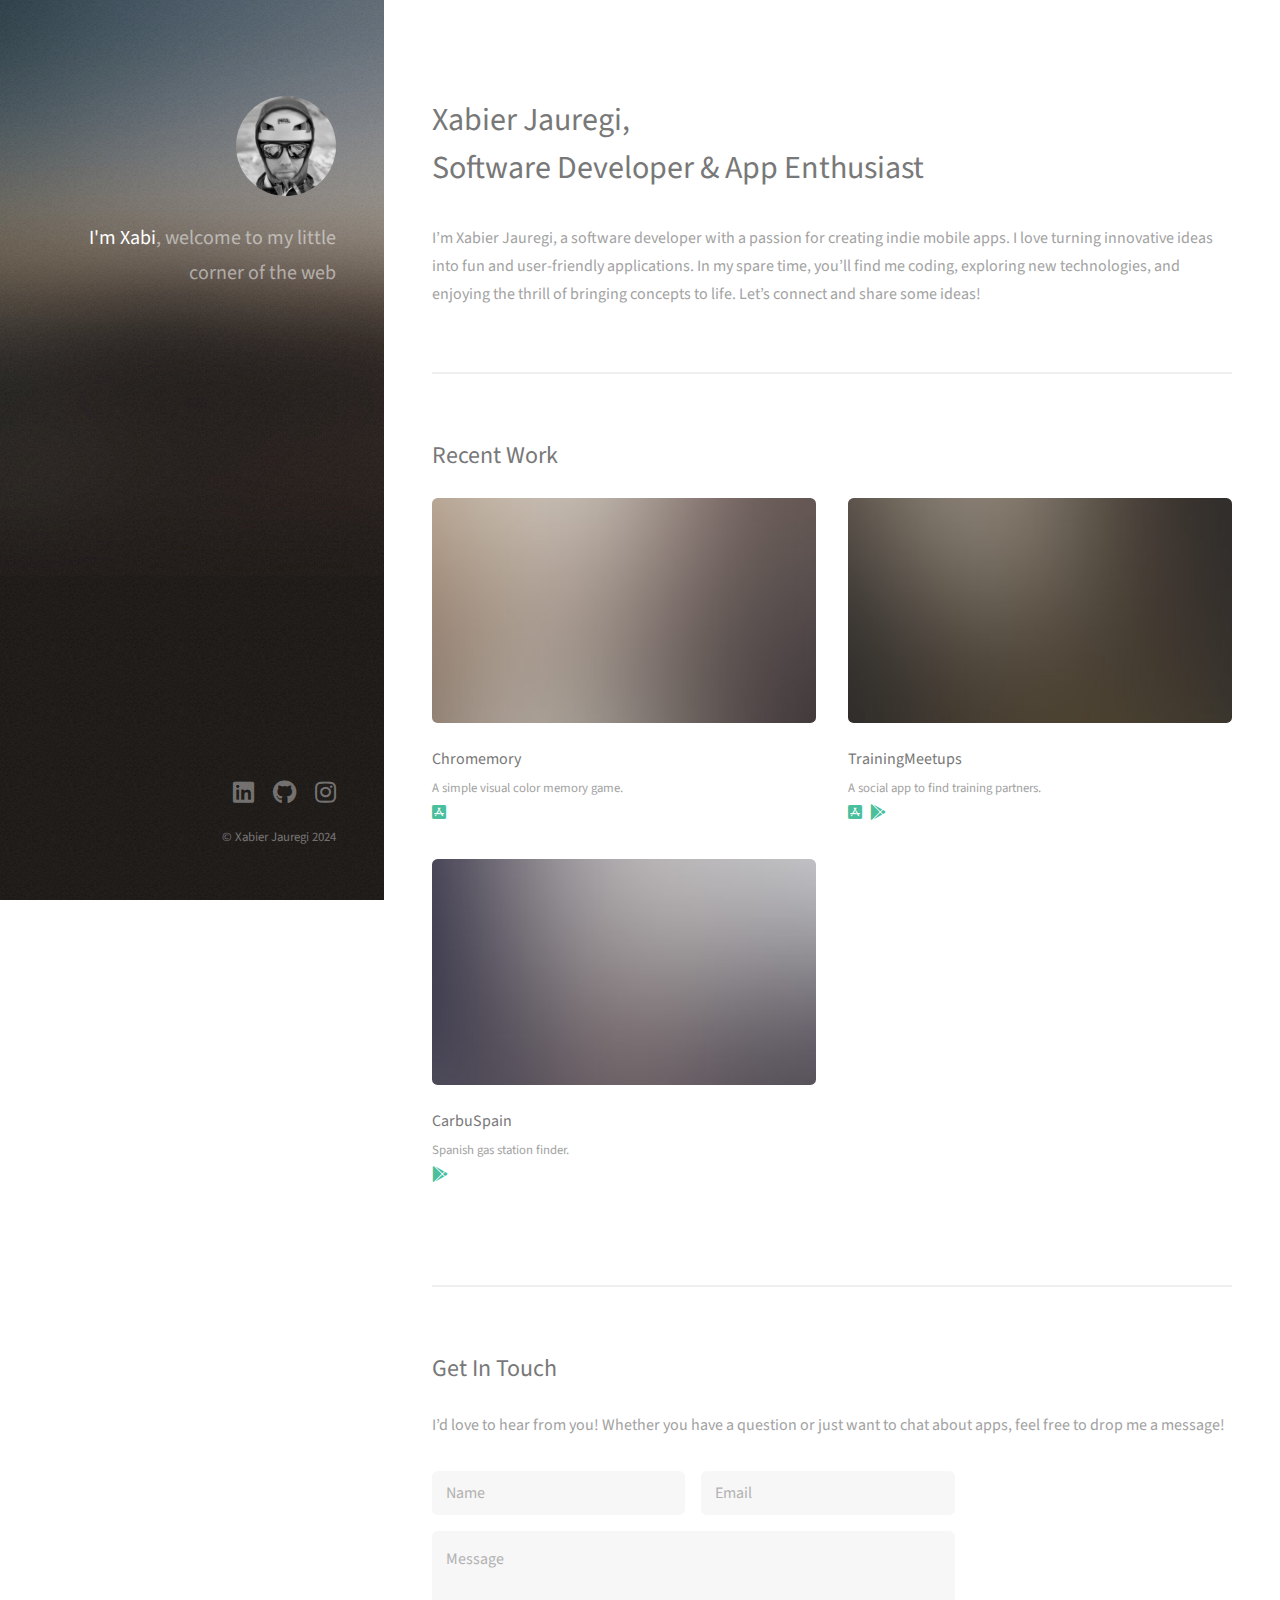
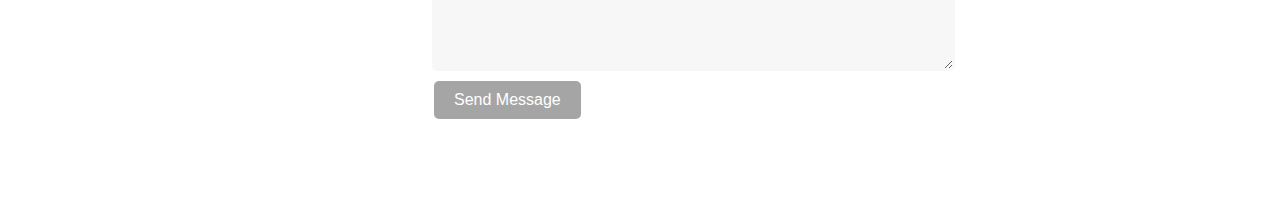
==== index.html @ 0250905b "update form" ====
<!DOCTYPE HTML>

<html>
	<head>
		<title>Xabier Jauregi</title>
		<meta charset="utf-8" />
		<meta name="viewport" content="width=device-width, initial-scale=1, user-scalable=no" />
		<link rel="stylesheet" href="assets/css/main.css" />
		<link rel="icon" type="image/x-icon" href="images/favicon.ico">
	</head>
	<body class="is-preload">

			<header id="header">
				<div class="inner">
					<a href="#" class="image avatar"><img src="images/avatar.jpg" alt="" /></a>
					<h1><strong>I'm Xabi</strong>, welcome to my little <br />
						corner of the web
				</div>
			</header>

			<div id="main">

					<section id="one">
						<header class="major">
							<h2>Xabier Jauregi, <br/> Software Developer & App Enthusiast</h2>
						</header>
						<p>I’m Xabier Jauregi, a software developer with a passion for creating indie mobile apps. I love turning innovative ideas into fun and user-friendly applications. In my spare time, you’ll find me coding, exploring new technologies, and enjoying the thrill of bringing concepts to life. Let’s connect and share some ideas!</p>
					</section>

					<section id="two">
						<h2>Recent Work</h2>
						<div class="row">
							<article class="col-6 col-12-xsmall work-item">
								<img class="image fit thumb" src="images/thumbs/01.jpg" alt="Chromemory" />
								<h3>Chromemory</h3>
								<p>A simple visual color memory game.</p>
								<a href="https://apps.apple.com/us/app/chromemory-game/id6736747883" target="_blank" class="icon brands fa-app-store-ios" style="margin-right: 5px;" ><span></span></a>
							</article>
							<article class="col-6 col-12-xsmall work-item">
								<img class="image fit thumb" src="images/thumbs/02.jpg" alt="TrainingMeetups" />
								<h3>TrainingMeetups</h3>
								<p>A social app to find training partners.</p>
								<a href="https://apps.apple.com/us/app/trainingmeetups/id6478928822" target="_blank" class="icon brands fa-app-store-ios" style="margin-right: 5px;" ><span></span></a>
								<a href="https://play.google.com/store/apps/details?id=com.xabierjauregi.trainingmeetups" target="_blank" class="icon brands fa-google-play"><span></span></a>
							</article>
							<article class="col-6 col-12-xsmall work-item">
								<img class="image fit thumb" src="images/thumbs/03.jpg" alt="CarbuSpain" />
								<h3>CarbuSpain </h3>
								<p>Spanish gas station finder.</p>
								<a href="https://play.google.com/store/apps/details?id=com.xjauregi.carbuspain" target="_blank" class="icon brands fa-google-play"><span></span></a>
							</article>
						</div>
					</section>

					<section id="three">
						<h2>Get In Touch</h2>
						<p>I’d love to hear from you! Whether you have a question or just want to chat about apps, feel free to drop me a message!</p>
						<div class="row">
							<div class="col-8 col-12-small">
								<form action="https://formsubmit.co/x.jauregi96@gmail.com" method="POST" target="_blank">
									<div class="row gtr-uniform gtr-50">
										<div class="col-6 col-12-xsmall"><input type="text" name="name" id="name" placeholder="Name" /></div>
										<div class="col-6 col-12-xsmall"><input type="email" name="email" id="email" placeholder="Email" /></div>
										<input type="hidden" name="_autoresponse" value="Thanks for your email! I’ll get back to you as soon as I can">
										<div class="col-12"><textarea name="message" id="message" placeholder="Message" rows="4"></textarea></div>
									</div>
									<button id="submit-button" type="submit" value="Send Message"> Send Message</button>
								</form>
							</div>
							
						</div>
					</section>


			</div>

			<footer id="footer">
				<div class="inner">
					<ul class="icons">
						<li><a href="https://www.linkedin.com/in/xabierjauregi/" target="_blank" class="icon brands fa-linkedin"><span class="label">LinkedIn</span></a></li>
						<li><a href="https://github.com/jaure96" target="_blank" class="icon brands fa-github"><span class="label">Github</span></a></li>
						<li><a href="https://www.instagram.com/jaure96/" target="_blank" class="icon brands fa-instagram"><span class="label">Instagram</span></a></li>
					</ul>
					<ul class="copyright">
						<li>&copy; Xabier Jauregi 2024</li>
					</ul>
				</div>
			</footer>

			<script src="assets/js/jquery.min.js"></script>
			<script src="assets/js/jquery.poptrox.min.js"></script>
			<script src="assets/js/browser.min.js"></script>
			<script src="assets/js/breakpoints.min.js"></script>
			<script src="assets/js/util.js"></script>
			<script src="assets/js/main.js"></script>

	</body>
</html>
---- assets/css/main.css ----
@import url("fontawesome-all.min.css");
@import url("https://fonts.googleapis.com/css?family=Source+Sans+Pro:400,400italic");

/*
	Strata by HTML5 UP
	html5up.net | @ajlkn
	Free for personal and commercial use under the CCA 3.0 license (html5up.net/license)
*/

html, body, div, span, applet, object,
iframe, h1, h2, h3, h4, h5, h6, p, blockquote,
pre, a, abbr, acronym, address, big, cite,
code, del, dfn, em, img, ins, kbd, q, s, samp,
small, strike, strong, sub, sup, tt, var, b,
u, i, center, dl, dt, dd, ol, ul, li, fieldset,
form, label, legend, table, caption, tbody,
tfoot, thead, tr, th, td, article, aside,
canvas, details, embed, figure, figcaption,
footer, header, hgroup, menu, nav, output, ruby,
section, summary, time, mark, audio, video {
	margin: 0;
	padding: 0;
	border: 0;
	font-size: 100%;
	font: inherit;
	vertical-align: baseline;}

article, aside, details, figcaption, figure,
footer, header, hgroup, menu, nav, section {
	display: block;}

body {
	line-height: 1;
}

ol, ul {
	list-style: none;
}

blockquote, q {
	quotes: none;
}

	blockquote:before, blockquote:after, q:before, q:after {
		content: '';
		content: none;
	}

table {
	border-collapse: collapse;
	border-spacing: 0;
}

body {
	-webkit-text-size-adjust: none;
}

mark {
	background-color: transparent;
	color: inherit;
}

input::-moz-focus-inner {
	border: 0;
	padding: 0;
}

input, select, textarea {
	-moz-appearance: none;
	-webkit-appearance: none;
	-ms-appearance: none;
	appearance: none;
}

/* Basic */

	html {
		box-sizing: border-box;
	}

	*, *:before, *:after {
		box-sizing: inherit;
	}

	body {
		background: #fff;
	}

		body.is-preload *, body.is-preload *:before, body.is-preload *:after {
			-moz-animation: none !important;
			-webkit-animation: none !important;
			-ms-animation: none !important;
			animation: none !important;
			-moz-transition: none !important;
			-webkit-transition: none !important;
			-ms-transition: none !important;
			transition: none !important;
		}

	body, input, select, textarea {
		color: #a2a2a2;
		font-family: "Source Sans Pro", Helvetica, sans-serif;
		font-size: 16pt;
		font-weight: 400;
		line-height: 1.75em;
	}

	a {
		-moz-transition: color 0.2s ease-in-out, border-color 0.2s ease-in-out;
		-webkit-transition: color 0.2s ease-in-out, border-color 0.2s ease-in-out;
		-ms-transition: color 0.2s ease-in-out, border-color 0.2s ease-in-out;
		transition: color 0.2s ease-in-out, border-color 0.2s ease-in-out;
		border-bottom: dotted 1px;
		color: #49bf9d;
		text-decoration: none;
	}

		a:hover {
			border-bottom-color: transparent;
			color: #49bf9d !important;
			text-decoration: none;
		}

	strong, b {
		color: #787878;
		font-weight: 400;
	}

	em, i {
		font-style: italic;
	}

	p {
		margin: 0 0 2em 0;
	}

	h1, h2, h3, h4, h5, h6 {
		color: #787878;
		font-weight: 400;
		line-height: 1em;
		margin: 0 0 1em 0;
	}

		h1 a, h2 a, h3 a, h4 a, h5 a, h6 a {
			color: inherit;
			text-decoration: none;
		}

	h1 {
		font-size: 2em;
		line-height: 1.5em;
	}

	h2 {
		font-size: 1.5em;
		line-height: 1.5em;
	}

	h3 {
		font-size: 1.25em;
		line-height: 1.5em;
	}

	h4 {
		font-size: 1.1em;
		line-height: 1.5em;
	}

	h5 {
		font-size: 0.9em;
		line-height: 1.5em;
	}

	h6 {
		font-size: 0.7em;
		line-height: 1.5em;
	}

	sub {
		font-size: 0.8em;
		position: relative;
		top: 0.5em;
	}

	sup {
		font-size: 0.8em;
		position: relative;
		top: -0.5em;
	}

	hr {
		border: 0;
		border-bottom: solid 2px #efefef;
		margin: 2em 0;
	}

		hr.major {
			margin: 3em 0;
		}

	blockquote {
		border-left: solid 6px #efefef;
		font-style: italic;
		margin: 0 0 2em 0;
		padding: 0.5em 0 0.5em 1.5em;
	}

	code {
		background: #f7f7f7;
		border-radius: 0.35em;
		border: solid 2px #efefef;
		font-family: "Courier New", monospace;
		font-size: 0.9em;
		margin: 0 0.25em;
		padding: 0.25em 0.65em;
	}

	pre {
		-webkit-overflow-scrolling: touch;
		font-family: "Courier New", monospace;
		font-size: 0.9em;
		margin: 0 0 2em 0;
	}

		pre code {
			display: block;
			line-height: 1.75em;
			padding: 1em 1.5em;
			overflow-x: auto;
		}

	.align-left {
		text-align: left;
	}

	.align-center {
		text-align: center;
	}

	.align-right {
		text-align: right;
	}

/* Container */

	.container {
		margin: 0 auto;
		max-width: calc(100% - 4em);
		width: 100%;
	}

		.container.xsmall {
			width: 25%;
		}

		.container.small {
			width: 50%;
		}

		.container.medium {
			width: 75%;
		}

		.container.large {
			width: 125%;
		}

		.container.xlarge {
			width: 150%;
		}

		.container.max {
			width: 100%;
		}

		@media screen and (max-width: 980px) {

			.container {
				width: 100% !important;
				max-width: 100% !important;
			}

		}

		@media screen and (max-width: 480px) {

			.container {
				max-width: calc(100% - 3em);
			}

		}

/* Row */

	.row {
		display: flex;
		flex-wrap: wrap;
		box-sizing: border-box;
		align-items: stretch;
	}

		.row > * {
			box-sizing: border-box;
		}

		.row.gtr-uniform > * > :last-child {
			margin-bottom: 0;
		}

		.row.aln-left {
			justify-content: flex-start;
		}

		.row.aln-center {
			justify-content: center;
		}

		.row.aln-right {
			justify-content: flex-end;
		}

		.row.aln-top {
			align-items: flex-start;
		}

		.row.aln-middle {
			align-items: center;
		}

		.row.aln-bottom {
			align-items: flex-end;
		}

		.row > .imp {
			order: -1;
		}

		.row > .col-1 {
			width: 8.33333%;
		}

		.row > .off-1 {
			margin-left: 8.33333%;
		}

		.row > .col-2 {
			width: 16.66667%;
		}

		.row > .off-2 {
			margin-left: 16.66667%;
		}

		.row > .col-3 {
			width: 25%;
		}

		.row > .off-3 {
			margin-left: 25%;
		}

		.row > .col-4 {
			width: 33.33333%;
		}

		.row > .off-4 {
			margin-left: 33.33333%;
		}

		.row > .col-5 {
			width: 41.66667%;
		}

		.row > .off-5 {
			margin-left: 41.66667%;
		}

		.row > .col-6 {
			width: 50%;
		}

		.row > .off-6 {
			margin-left: 50%;
		}

		.row > .col-7 {
			width: 58.33333%;
		}

		.row > .off-7 {
			margin-left: 58.33333%;
		}

		.row > .col-8 {
			width: 66.66667%;
		}

		.row > .off-8 {
			margin-left: 66.66667%;
		}

		.row > .col-9 {
			width: 75%;
		}

		.row > .off-9 {
			margin-left: 75%;
		}

		.row > .col-10 {
			width: 83.33333%;
		}

		.row > .off-10 {
			margin-left: 83.33333%;
		}

		.row > .col-11 {
			width: 91.66667%;
		}

		.row > .off-11 {
			margin-left: 91.66667%;
		}

		.row > .col-12 {
			width: 100%;
		}

		.row > .off-12 {
			margin-left: 100%;
		}

		.row.gtr-0 {
			margin-top: 0;
			margin-left: 0em;
		}

			.row.gtr-0 > * {
				padding: 0 0 0 0em;
			}

			.row.gtr-0.gtr-uniform {
				margin-top: 0em;
			}

				.row.gtr-0.gtr-uniform > * {
					padding-top: 0em;
				}

		.row.gtr-25 {
			margin-top: 0;
			margin-left: -0.625em;
		}

			.row.gtr-25 > * {
				padding: 0 0 0 0.625em;
			}

			.row.gtr-25.gtr-uniform {
				margin-top: -0.625em;
			}

				.row.gtr-25.gtr-uniform > * {
					padding-top: 0.625em;
				}

		.row.gtr-50 {
			margin-top: 0;
			margin-left: -1.25em;
		}

			.row.gtr-50 > * {
				padding: 0 0 0 1.25em;
			}

			.row.gtr-50.gtr-uniform {
				margin-top: -1.25em;
			}

				.row.gtr-50.gtr-uniform > * {
					padding-top: 1.25em;
				}

		.row {
			margin-top: 0;
			margin-left: -2.5em;
		}

			.row > * {
				padding: 0 0 0 2.5em;
			}

			.row.gtr-uniform {
				margin-top: -2.5em;
			}

				.row.gtr-uniform > * {
					padding-top: 2.5em;
				}

		.row.gtr-150 {
			margin-top: 0;
			margin-left: -3.75em;
		}

			.row.gtr-150 > * {
				padding: 0 0 0 3.75em;
			}

			.row.gtr-150.gtr-uniform {
				margin-top: -3.75em;
			}

				.row.gtr-150.gtr-uniform > * {
					padding-top: 3.75em;
				}

		.row.gtr-200 {
			margin-top: 0;
			margin-left: -5em;
		}

			.row.gtr-200 > * {
				padding: 0 0 0 5em;
			}

			.row.gtr-200.gtr-uniform {
				margin-top: -5em;
			}

				.row.gtr-200.gtr-uniform > * {
					padding-top: 5em;
				}

		@media screen and (max-width: 1800px) {

			.row {
				display: flex;
				flex-wrap: wrap;
				box-sizing: border-box;
				align-items: stretch;
			}

				.row > * {
					box-sizing: border-box;
				}

				.row.gtr-uniform > * > :last-child {
					margin-bottom: 0;
				}

				.row.aln-left {
					justify-content: flex-start;
				}

				.row.aln-center {
					justify-content: center;
				}

				.row.aln-right {
					justify-content: flex-end;
				}

				.row.aln-top {
					align-items: flex-start;
				}

				.row.aln-middle {
					align-items: center;
				}

				.row.aln-bottom {
					align-items: flex-end;
				}

				.row > .imp-xlarge {
					order: -1;
				}

				.row > .col-1-xlarge {
					width: 8.33333%;
				}

				.row > .off-1-xlarge {
					margin-left: 8.33333%;
				}

				.row > .col-2-xlarge {
					width: 16.66667%;
				}

				.row > .off-2-xlarge {
					margin-left: 16.66667%;
				}

				.row > .col-3-xlarge {
					width: 25%;
				}

				.row > .off-3-xlarge {
					margin-left: 25%;
				}

				.row > .col-4-xlarge {
					width: 33.33333%;
				}

				.row > .off-4-xlarge {
					margin-left: 33.33333%;
				}

				.row > .col-5-xlarge {
					width: 41.66667%;
				}

				.row > .off-5-xlarge {
					margin-left: 41.66667%;
				}

				.row > .col-6-xlarge {
					width: 50%;
				}

				.row > .off-6-xlarge {
					margin-left: 50%;
				}

				.row > .col-7-xlarge {
					width: 58.33333%;
				}

				.row > .off-7-xlarge {
					margin-left: 58.33333%;
				}

				.row > .col-8-xlarge {
					width: 66.66667%;
				}

				.row > .off-8-xlarge {
					margin-left: 66.66667%;
				}

				.row > .col-9-xlarge {
					width: 75%;
				}

				.row > .off-9-xlarge {
					margin-left: 75%;
				}

				.row > .col-10-xlarge {
					width: 83.33333%;
				}

				.row > .off-10-xlarge {
					margin-left: 83.33333%;
				}

				.row > .col-11-xlarge {
					width: 91.66667%;
				}

				.row > .off-11-xlarge {
					margin-left: 91.66667%;
				}

				.row > .col-12-xlarge {
					width: 100%;
				}

				.row > .off-12-xlarge {
					margin-left: 100%;
				}

				.row.gtr-0 {
					margin-top: 0;
					margin-left: 0em;
				}

					.row.gtr-0 > * {
						padding: 0 0 0 0em;
					}

					.row.gtr-0.gtr-uniform {
						margin-top: 0em;
					}

						.row.gtr-0.gtr-uniform > * {
							padding-top: 0em;
						}

				.row.gtr-25 {
					margin-top: 0;
					margin-left: -0.625em;
				}

					.row.gtr-25 > * {
						padding: 0 0 0 0.625em;
					}

					.row.gtr-25.gtr-uniform {
						margin-top: -0.625em;
					}

						.row.gtr-25.gtr-uniform > * {
							padding-top: 0.625em;
						}

				.row.gtr-50 {
					margin-top: 0;
					margin-left: -1.25em;
				}

					.row.gtr-50 > * {
						padding: 0 0 0 1.25em;
					}

					.row.gtr-50.gtr-uniform {
						margin-top: -1.25em;
					}

						.row.gtr-50.gtr-uniform > * {
							padding-top: 1.25em;
						}

				.row {
					margin-top: 0;
					margin-left: -2.5em;
				}

					.row > * {
						padding: 0 0 0 2.5em;
					}

					.row.gtr-uniform {
						margin-top: -2.5em;
					}

						.row.gtr-uniform > * {
							padding-top: 2.5em;
						}

				.row.gtr-150 {
					margin-top: 0;
					margin-left: -3.75em;
				}

					.row.gtr-150 > * {
						padding: 0 0 0 3.75em;
					}

					.row.gtr-150.gtr-uniform {
						margin-top: -3.75em;
					}

						.row.gtr-150.gtr-uniform > * {
							padding-top: 3.75em;
						}

				.row.gtr-200 {
					margin-top: 0;
					margin-left: -5em;
				}

					.row.gtr-200 > * {
						padding: 0 0 0 5em;
					}

					.row.gtr-200.gtr-uniform {
						margin-top: -5em;
					}

						.row.gtr-200.gtr-uniform > * {
							padding-top: 5em;
						}

		}

		@media screen and (max-width: 1280px) {

			.row {
				display: flex;
				flex-wrap: wrap;
				box-sizing: border-box;
				align-items: stretch;
			}

				.row > * {
					box-sizing: border-box;
				}

				.row.gtr-uniform > * > :last-child {
					margin-bottom: 0;
				}

				.row.aln-left {
					justify-content: flex-start;
				}

				.row.aln-center {
					justify-content: center;
				}

				.row.aln-right {
					justify-content: flex-end;
				}

				.row.aln-top {
					align-items: flex-start;
				}

				.row.aln-middle {
					align-items: center;
				}

				.row.aln-bottom {
					align-items: flex-end;
				}

				.row > .imp-large {
					order: -1;
				}

				.row > .col-1-large {
					width: 8.33333%;
				}

				.row > .off-1-large {
					margin-left: 8.33333%;
				}

				.row > .col-2-large {
					width: 16.66667%;
				}

				.row > .off-2-large {
					margin-left: 16.66667%;
				}

				.row > .col-3-large {
					width: 25%;
				}

				.row > .off-3-large {
					margin-left: 25%;
				}

				.row > .col-4-large {
					width: 33.33333%;
				}

				.row > .off-4-large {
					margin-left: 33.33333%;
				}

				.row > .col-5-large {
					width: 41.66667%;
				}

				.row > .off-5-large {
					margin-left: 41.66667%;
				}

				.row > .col-6-large {
					width: 50%;
				}

				.row > .off-6-large {
					margin-left: 50%;
				}

				.row > .col-7-large {
					width: 58.33333%;
				}

				.row > .off-7-large {
					margin-left: 58.33333%;
				}

				.row > .col-8-large {
					width: 66.66667%;
				}

				.row > .off-8-large {
					margin-left: 66.66667%;
				}

				.row > .col-9-large {
					width: 75%;
				}

				.row > .off-9-large {
					margin-left: 75%;
				}

				.row > .col-10-large {
					width: 83.33333%;
				}

				.row > .off-10-large {
					margin-left: 83.33333%;
				}

				.row > .col-11-large {
					width: 91.66667%;
				}

				.row > .off-11-large {
					margin-left: 91.66667%;
				}

				.row > .col-12-large {
					width: 100%;
				}

				.row > .off-12-large {
					margin-left: 100%;
				}

				.row.gtr-0 {
					margin-top: 0;
					margin-left: 0em;
				}

					.row.gtr-0 > * {
						padding: 0 0 0 0em;
					}

					.row.gtr-0.gtr-uniform {
						margin-top: 0em;
					}

						.row.gtr-0.gtr-uniform > * {
							padding-top: 0em;
						}

				.row.gtr-25 {
					margin-top: 0;
					margin-left: -0.5em;
				}

					.row.gtr-25 > * {
						padding: 0 0 0 0.5em;
					}

					.row.gtr-25.gtr-uniform {
						margin-top: -0.5em;
					}

						.row.gtr-25.gtr-uniform > * {
							padding-top: 0.5em;
						}

				.row.gtr-50 {
					margin-top: 0;
					margin-left: -1em;
				}

					.row.gtr-50 > * {
						padding: 0 0 0 1em;
					}

					.row.gtr-50.gtr-uniform {
						margin-top: -1em;
					}

						.row.gtr-50.gtr-uniform > * {
							padding-top: 1em;
						}

				.row {
					margin-top: 0;
					margin-left: -2em;
				}

					.row > * {
						padding: 0 0 0 2em;
					}

					.row.gtr-uniform {
						margin-top: -2em;
					}

						.row.gtr-uniform > * {
							padding-top: 2em;
						}

				.row.gtr-150 {
					margin-top: 0;
					margin-left: -3em;
				}

					.row.gtr-150 > * {
						padding: 0 0 0 3em;
					}

					.row.gtr-150.gtr-uniform {
						margin-top: -3em;
					}

						.row.gtr-150.gtr-uniform > * {
							padding-top: 3em;
						}

				.row.gtr-200 {
					margin-top: 0;
					margin-left: -4em;
				}

					.row.gtr-200 > * {
						padding: 0 0 0 4em;
					}

					.row.gtr-200.gtr-uniform {
						margin-top: -4em;
					}

						.row.gtr-200.gtr-uniform > * {
							padding-top: 4em;
						}

		}

		@media screen and (max-width: 980px) {

			.row {
				display: flex;
				flex-wrap: wrap;
				box-sizing: border-box;
				align-items: stretch;
			}

				.row > * {
					box-sizing: border-box;
				}

				.row.gtr-uniform > * > :last-child {
					margin-bottom: 0;
				}

				.row.aln-left {
					justify-content: flex-start;
				}

				.row.aln-center {
					justify-content: center;
				}

				.row.aln-right {
					justify-content: flex-end;
				}

				.row.aln-top {
					align-items: flex-start;
				}

				.row.aln-middle {
					align-items: center;
				}

				.row.aln-bottom {
					align-items: flex-end;
				}

				.row > .imp-medium {
					order: -1;
				}

				.row > .col-1-medium {
					width: 8.33333%;
				}

				.row > .off-1-medium {
					margin-left: 8.33333%;
				}

				.row > .col-2-medium {
					width: 16.66667%;
				}

				.row > .off-2-medium {
					margin-left: 16.66667%;
				}

				.row > .col-3-medium {
					width: 25%;
				}

				.row > .off-3-medium {
					margin-left: 25%;
				}

				.row > .col-4-medium {
					width: 33.33333%;
				}

				.row > .off-4-medium {
					margin-left: 33.33333%;
				}

				.row > .col-5-medium {
					width: 41.66667%;
				}

				.row > .off-5-medium {
					margin-left: 41.66667%;
				}

				.row > .col-6-medium {
					width: 50%;
				}

				.row > .off-6-medium {
					margin-left: 50%;
				}

				.row > .col-7-medium {
					width: 58.33333%;
				}

				.row > .off-7-medium {
					margin-left: 58.33333%;
				}

				.row > .col-8-medium {
					width: 66.66667%;
				}

				.row > .off-8-medium {
					margin-left: 66.66667%;
				}

				.row > .col-9-medium {
					width: 75%;
				}

				.row > .off-9-medium {
					margin-left: 75%;
				}

				.row > .col-10-medium {
					width: 83.33333%;
				}

				.row > .off-10-medium {
					margin-left: 83.33333%;
				}

				.row > .col-11-medium {
					width: 91.66667%;
				}

				.row > .off-11-medium {
					margin-left: 91.66667%;
				}

				.row > .col-12-medium {
					width: 100%;
				}

				.row > .off-12-medium {
					margin-left: 100%;
				}

				.row.gtr-0 {
					margin-top: 0;
					margin-left: 0em;
				}

					.row.gtr-0 > * {
						padding: 0 0 0 0em;
					}

					.row.gtr-0.gtr-uniform {
						margin-top: 0em;
					}

						.row.gtr-0.gtr-uniform > * {
							padding-top: 0em;
						}

				.row.gtr-25 {
					margin-top: 0;
					margin-left: -0.5em;
				}

					.row.gtr-25 > * {
						padding: 0 0 0 0.5em;
					}

					.row.gtr-25.gtr-uniform {
						margin-top: -0.5em;
					}

						.row.gtr-25.gtr-uniform > * {
							padding-top: 0.5em;
						}

				.row.gtr-50 {
					margin-top: 0;
					margin-left: -1em;
				}

					.row.gtr-50 > * {
						padding: 0 0 0 1em;
					}

					.row.gtr-50.gtr-uniform {
						margin-top: -1em;
					}

						.row.gtr-50.gtr-uniform > * {
							padding-top: 1em;
						}

				.row {
					margin-top: 0;
					margin-left: -2em;
				}

					.row > * {
						padding: 0 0 0 2em;
					}

					.row.gtr-uniform {
						margin-top: -2em;
					}

						.row.gtr-uniform > * {
							padding-top: 2em;
						}

				.row.gtr-150 {
					margin-top: 0;
					margin-left: -3em;
				}

					.row.gtr-150 > * {
						padding: 0 0 0 3em;
					}

					.row.gtr-150.gtr-uniform {
						margin-top: -3em;
					}

						.row.gtr-150.gtr-uniform > * {
							padding-top: 3em;
						}

				.row.gtr-200 {
					margin-top: 0;
					margin-left: -4em;
				}

					.row.gtr-200 > * {
						padding: 0 0 0 4em;
					}

					.row.gtr-200.gtr-uniform {
						margin-top: -4em;
					}

						.row.gtr-200.gtr-uniform > * {
							padding-top: 4em;
						}

		}

		@media screen and (max-width: 736px) {

			.row {
				display: flex;
				flex-wrap: wrap;
				box-sizing: border-box;
				align-items: stretch;
			}

				.row > * {
					box-sizing: border-box;
				}

				.row.gtr-uniform > * > :last-child {
					margin-bottom: 0;
				}

				.row.aln-left {
					justify-content: flex-start;
				}

				.row.aln-center {
					justify-content: center;
				}

				.row.aln-right {
					justify-content: flex-end;
				}

				.row.aln-top {
					align-items: flex-start;
				}

				.row.aln-middle {
					align-items: center;
				}

				.row.aln-bottom {
					align-items: flex-end;
				}

				.row > .imp-small {
					order: -1;
				}

				.row > .col-1-small {
					width: 8.33333%;
				}

				.row > .off-1-small {
					margin-left: 8.33333%;
				}

				.row > .col-2-small {
					width: 16.66667%;
				}

				.row > .off-2-small {
					margin-left: 16.66667%;
				}

				.row > .col-3-small {
					width: 25%;
				}

				.row > .off-3-small {
					margin-left: 25%;
				}

				.row > .col-4-small {
					width: 33.33333%;
				}

				.row > .off-4-small {
					margin-left: 33.33333%;
				}

				.row > .col-5-small {
					width: 41.66667%;
				}

				.row > .off-5-small {
					margin-left: 41.66667%;
				}

				.row > .col-6-small {
					width: 50%;
				}

				.row > .off-6-small {
					margin-left: 50%;
				}

				.row > .col-7-small {
					width: 58.33333%;
				}

				.row > .off-7-small {
					margin-left: 58.33333%;
				}

				.row > .col-8-small {
					width: 66.66667%;
				}

				.row > .off-8-small {
					margin-left: 66.66667%;
				}

				.row > .col-9-small {
					width: 75%;
				}

				.row > .off-9-small {
					margin-left: 75%;
				}

				.row > .col-10-small {
					width: 83.33333%;
				}

				.row > .off-10-small {
					margin-left: 83.33333%;
				}

				.row > .col-11-small {
					width: 91.66667%;
				}

				.row > .off-11-small {
					margin-left: 91.66667%;
				}

				.row > .col-12-small {
					width: 100%;
				}

				.row > .off-12-small {
					margin-left: 100%;
				}

				.row.gtr-0 {
					margin-top: 0;
					margin-left: 0em;
				}

					.row.gtr-0 > * {
						padding: 0 0 0 0em;
					}

					.row.gtr-0.gtr-uniform {
						margin-top: 0em;
					}

						.row.gtr-0.gtr-uniform > * {
							padding-top: 0em;
						}

				.row.gtr-25 {
					margin-top: 0;
					margin-left: -0.375em;
				}

					.row.gtr-25 > * {
						padding: 0 0 0 0.375em;
					}

					.row.gtr-25.gtr-uniform {
						margin-top: -0.375em;
					}

						.row.gtr-25.gtr-uniform > * {
							padding-top: 0.375em;
						}

				.row.gtr-50 {
					margin-top: 0;
					margin-left: -0.75em;
				}

					.row.gtr-50 > * {
						padding: 0 0 0 0.75em;
					}

					.row.gtr-50.gtr-uniform {
						margin-top: -0.75em;
					}

						.row.gtr-50.gtr-uniform > * {
							padding-top: 0.75em;
						}

				.row {
					margin-top: 0;
					margin-left: -1.5em;
				}

					.row > * {
						padding: 0 0 0 1.5em;
					}

					.row.gtr-uniform {
						margin-top: -1.5em;
					}

						.row.gtr-uniform > * {
							padding-top: 1.5em;
						}

				.row.gtr-150 {
					margin-top: 0;
					margin-left: -2.25em;
				}

					.row.gtr-150 > * {
						padding: 0 0 0 2.25em;
					}

					.row.gtr-150.gtr-uniform {
						margin-top: -2.25em;
					}

						.row.gtr-150.gtr-uniform > * {
							padding-top: 2.25em;
						}

				.row.gtr-200 {
					margin-top: 0;
					margin-left: -3em;
				}

					.row.gtr-200 > * {
						padding: 0 0 0 3em;
					}

					.row.gtr-200.gtr-uniform {
						margin-top: -3em;
					}

						.row.gtr-200.gtr-uniform > * {
							padding-top: 3em;
						}

		}

		@media screen and (max-width: 480px) {

			.row {
				display: flex;
				flex-wrap: wrap;
				box-sizing: border-box;
				align-items: stretch;
			}

				.row > * {
					box-sizing: border-box;
				}

				.row.gtr-uniform > * > :last-child {
					margin-bottom: 0;
				}

				.row.aln-left {
					justify-content: flex-start;
				}

				.row.aln-center {
					justify-content: center;
				}

				.row.aln-right {
					justify-content: flex-end;
				}

				.row.aln-top {
					align-items: flex-start;
				}

				.row.aln-middle {
					align-items: center;
				}

				.row.aln-bottom {
					align-items: flex-end;
				}

				.row > .imp-xsmall {
					order: -1;
				}

				.row > .col-1-xsmall {
					width: 8.33333%;
				}

				.row > .off-1-xsmall {
					margin-left: 8.33333%;
				}

				.row > .col-2-xsmall {
					width: 16.66667%;
				}

				.row > .off-2-xsmall {
					margin-left: 16.66667%;
				}

				.row > .col-3-xsmall {
					width: 25%;
				}

				.row > .off-3-xsmall {
					margin-left: 25%;
				}

				.row > .col-4-xsmall {
					width: 33.33333%;
				}

				.row > .off-4-xsmall {
					margin-left: 33.33333%;
				}

				.row > .col-5-xsmall {
					width: 41.66667%;
				}

				.row > .off-5-xsmall {
					margin-left: 41.66667%;
				}

				.row > .col-6-xsmall {
					width: 50%;
				}

				.row > .off-6-xsmall {
					margin-left: 50%;
				}

				.row > .col-7-xsmall {
					width: 58.33333%;
				}

				.row > .off-7-xsmall {
					margin-left: 58.33333%;
				}

				.row > .col-8-xsmall {
					width: 66.66667%;
				}

				.row > .off-8-xsmall {
					margin-left: 66.66667%;
				}

				.row > .col-9-xsmall {
					width: 75%;
				}

				.row > .off-9-xsmall {
					margin-left: 75%;
				}

				.row > .col-10-xsmall {
					width: 83.33333%;
				}

				.row > .off-10-xsmall {
					margin-left: 83.33333%;
				}

				.row > .col-11-xsmall {
					width: 91.66667%;
				}

				.row > .off-11-xsmall {
					margin-left: 91.66667%;
				}

				.row > .col-12-xsmall {
					width: 100%;
				}

				.row > .off-12-xsmall {
					margin-left: 100%;
				}

				.row.gtr-0 {
					margin-top: 0;
					margin-left: 0em;
				}

					.row.gtr-0 > * {
						padding: 0 0 0 0em;
					}

					.row.gtr-0.gtr-uniform {
						margin-top: 0em;
					}

						.row.gtr-0.gtr-uniform > * {
							padding-top: 0em;
						}

				.row.gtr-25 {
					margin-top: 0;
					margin-left: -0.375em;
				}

					.row.gtr-25 > * {
						padding: 0 0 0 0.375em;
					}

					.row.gtr-25.gtr-uniform {
						margin-top: -0.375em;
					}

						.row.gtr-25.gtr-uniform > * {
							padding-top: 0.375em;
						}

				.row.gtr-50 {
					margin-top: 0;
					margin-left: -0.75em;
				}

					.row.gtr-50 > * {
						padding: 0 0 0 0.75em;
					}

					.row.gtr-50.gtr-uniform {
						margin-top: -0.75em;
					}

						.row.gtr-50.gtr-uniform > * {
							padding-top: 0.75em;
						}

				.row {
					margin-top: 0;
					margin-left: -1.5em;
				}

					.row > * {
						padding: 0 0 0 1.5em;
					}

					.row.gtr-uniform {
						margin-top: -1.5em;
					}

						.row.gtr-uniform > * {
							padding-top: 1.5em;
						}

				.row.gtr-150 {
					margin-top: 0;
					margin-left: -2.25em;
				}

					.row.gtr-150 > * {
						padding: 0 0 0 2.25em;
					}

					.row.gtr-150.gtr-uniform {
						margin-top: -2.25em;
					}

						.row.gtr-150.gtr-uniform > * {
							padding-top: 2.25em;
						}

				.row.gtr-200 {
					margin-top: 0;
					margin-left: -3em;
				}

					.row.gtr-200 > * {
						padding: 0 0 0 3em;
					}

					.row.gtr-200.gtr-uniform {
						margin-top: -3em;
					}

						.row.gtr-200.gtr-uniform > * {
							padding-top: 3em;
						}

		}

/* Section/Article */

	section.special, article.special {
		text-align: center;
	}

	header p {
		color: #b2b2b2;
		position: relative;
		margin: 0 0 1.5em 0;
	}

	header h2 + p {
		font-size: 1.25em;
		margin-top: -1em;
		line-height: 1.5em;
	}

	header h3 + p {
		font-size: 1.1em;
		margin-top: -0.8em;
		line-height: 1.5em;
	}

	header h4 + p,
	header h5 + p,
	header h6 + p {
		font-size: 0.9em;
		margin-top: -0.6em;
		line-height: 1.5em;
	}

	header.major h2 {
		font-size: 2em;
	}

/* Form */

	form {
		margin: 0 0 2em 0;
	}

	label {
		color: #787878;
		display: block;
		font-size: 0.9em;
		font-weight: 400;
		margin: 0 0 1em 0;
	}

	input[type="text"],
	input[type="password"],
	input[type="email"],
	select,
	textarea {
		-moz-appearance: none;
		-webkit-appearance: none;
		-ms-appearance: none;
		appearance: none;
		background: #f7f7f7;
		border-radius: 0.35em;
		border: solid 2px transparent;
		color: inherit;
		display: block;
		outline: 0;
		padding: 0 0.75em;
		text-decoration: none;
		width: 100%;
	}

		input[type="text"]:invalid,
		input[type="password"]:invalid,
		input[type="email"]:invalid,
		select:invalid,
		textarea:invalid {
			box-shadow: none;
		}

		input[type="text"]:focus,
		input[type="password"]:focus,
		input[type="email"]:focus,
		select:focus,
		textarea:focus {
			border-color: #49bf9d;
		}

	select {
		background-image: url("data:image/svg+xml;charset=utf8,%3Csvg xmlns='http://www.w3.org/2000/svg' width='40' height='40' preserveAspectRatio='none' viewBox='0 0 40 40'%3E%3Cpath d='M9.4,12.3l10.4,10.4l10.4-10.4c0.2-0.2,0.5-0.4,0.9-0.4c0.3,0,0.6,0.1,0.9,0.4l3.3,3.3c0.2,0.2,0.4,0.5,0.4,0.9 c0,0.4-0.1,0.6-0.4,0.9L20.7,31.9c-0.2,0.2-0.5,0.4-0.9,0.4c-0.3,0-0.6-0.1-0.9-0.4L4.3,17.3c-0.2-0.2-0.4-0.5-0.4-0.9 c0-0.4,0.1-0.6,0.4-0.9l3.3-3.3c0.2-0.2,0.5-0.4,0.9-0.4S9.1,12.1,9.4,12.3z' fill='%23dfdfdf' /%3E%3C/svg%3E");
		background-size: 1.25rem;
		background-repeat: no-repeat;
		background-position: calc(100% - 1rem) center;
		height: 2.75em;
		padding-right: 2.75em;
		text-overflow: ellipsis;
	}

		select option {
			color: #787878;
			background: #fff;
		}

		select:focus::-ms-value {
			background-color: transparent;
		}

		select::-ms-expand {
			display: none;
		}

	input[type="text"],
	input[type="password"],
	input[type="email"],
	select {
		height: 2.75em;
	}

	textarea {
		padding: 0.75em;
	}

	input[type="checkbox"],
	input[type="radio"] {
		-moz-appearance: none;
		-webkit-appearance: none;
		-ms-appearance: none;
		appearance: none;
		display: block;
		float: left;
		margin-right: -2em;
		opacity: 0;
		width: 1em;
		z-index: -1;
	}

		input[type="checkbox"] + label,
		input[type="radio"] + label {
			text-decoration: none;
			color: #a2a2a2;
			cursor: pointer;
			display: inline-block;
			font-size: 1em;
			font-weight: 400;
			padding-left: 2.4em;
			padding-right: 0.75em;
			position: relative;
		}

			input[type="checkbox"] + label:before,
			input[type="radio"] + label:before {
				-moz-osx-font-smoothing: grayscale;
				-webkit-font-smoothing: antialiased;
				display: inline-block;
				font-style: normal;
				font-variant: normal;
				text-rendering: auto;
				line-height: 1;
				text-transform: none !important;
				font-family: 'Font Awesome 5 Free';
				font-weight: 900;
			}

			input[type="checkbox"] + label:before,
			input[type="radio"] + label:before {
				background: #f7f7f7;
				border-radius: 0.35em;
				border: solid 2px transparent;
				content: '';
				display: inline-block;
				font-size: 0.8em;
				height: 2.0625em;
				left: 0;
				line-height: 1.85625em;
				position: absolute;
				text-align: center;
				top: 0;
				width: 2.0625em;
			}

		input[type="checkbox"]:checked + label:before,
		input[type="radio"]:checked + label:before {
			background: #787878;
			border-color: #787878;
			color: #fff;
			content: '\f00c';
		}

		input[type="checkbox"]:focus + label:before,
		input[type="radio"]:focus + label:before {
			border-color: #49bf9d;
		}

	input[type="checkbox"] + label:before {
		border-radius: 0.35em;
	}

	input[type="radio"] + label:before {
		border-radius: 100%;
	}

	::-webkit-input-placeholder {
		color: #b2b2b2 !important;
		opacity: 1.0;
	}

	:-moz-placeholder {
		color: #b2b2b2 !important;
		opacity: 1.0;
	}

	::-moz-placeholder {
		color: #b2b2b2 !important;
		opacity: 1.0;
	}

	:-ms-input-placeholder {
		color: #b2b2b2 !important;
		opacity: 1.0;
	}

/* Box */

	.box {
		border-radius: 0.35em;
		border: solid 2px #efefef;
		margin-bottom: 2em;
		padding: 1.5em;
	}

		.box > :last-child,
		.box > :last-child > :last-child,
		.box > :last-child > :last-child > :last-child {
			margin-bottom: 0;
		}

		.box.alt {
			border: 0;
			border-radius: 0;
			padding: 0;
		}

/* Icon */

	.icon {
		text-decoration: none;
		border-bottom: none;
		position: relative;
	}

		.icon:before {
			-moz-osx-font-smoothing: grayscale;
			-webkit-font-smoothing: antialiased;
			display: inline-block;
			font-style: normal;
			font-variant: normal;
			text-rendering: auto;
			line-height: 1;
			text-transform: none !important;
			font-family: 'Font Awesome 5 Free';
			font-weight: 400;
		}

		.icon > .label {
			display: none;
		}

		.icon:before {
			line-height: inherit;
		}

		.icon.solid:before {
			font-weight: 900;
		}

		.icon.brands:before {
			font-family: 'Font Awesome 5 Brands';
		}

/* Image */

	.image {
		border-radius: 0.35em;
		border: 0;
		display: inline-block;
		position: relative;
	}

		.image:before {
			-moz-transition: opacity 0.2s ease-in-out;
			-webkit-transition: opacity 0.2s ease-in-out;
			-ms-transition: opacity 0.2s ease-in-out;
			transition: opacity 0.2s ease-in-out;
			background: url("images/overlay.png");
			border-radius: 0.35em;
			content: '';
			display: block;
			height: 100%;
			left: 0;
			opacity: 0.5;
			position: absolute;
			top: 0;
			width: 100%;
		}

		.image.thumb {
			text-align: center;
		}

			.image.thumb:after {
				-moz-transition: opacity 0.2s ease-in-out;
				-webkit-transition: opacity 0.2s ease-in-out;
				-ms-transition: opacity 0.2s ease-in-out;
				transition: opacity 0.2s ease-in-out;
				border-radius: 0.35em;
				border: solid 3px rgba(255, 255, 255, 0.5);
				color: #fff;
				content: 'View';
				display: inline-block;
				font-size: 0.8em;
				font-weight: 400;
				left: 50%;
				line-height: 2.25em;
				margin: -1.25em 0 0 -3em;
				opacity: 0;
				padding: 0 1.5em;
				position: absolute;
				text-align: center;
				text-decoration: none;
				top: 50%;
				white-space: nowrap;
			}

			.image.thumb:hover:after {
				opacity: 1.0;
			}

			.image.thumb:hover:before {
				background: url("images/overlay.png"), url("images/overlay.png");
				opacity: 1.0;
			}

		.image img {
			border-radius: 0.35em;
			display: block;
		}

		.image.left {
			float: left;
			margin: 0 1.5em 1em 0;
			top: 0.25em;
		}

		.image.right {
			float: right;
			margin: 0 0 1em 1.5em;
			top: 0.25em;
		}

		.image.left, .image.right {
			max-width: 40%;
		}

			.image.left img, .image.right img {
				width: 100%;
			}

		.image.fit {
			display: block;
			margin: 0 0 2em 0;
			width: 100%;
		}

			.image.fit img {
				width: 100%;
			}

		.image.avatar {
			border-radius: 100%;
		}

			.image.avatar:before {
				display: none;
			}

			.image.avatar img {
				border-radius: 100%;
				width: 100%;
			}

/* List */

	ol {
		list-style: decimal;
		margin: 0 0 2em 0;
		padding-left: 1.25em;
	}

		ol li {
			padding-left: 0.25em;
		}

	ul {
		list-style: disc;
		margin: 0 0 2em 0;
		padding-left: 1em;
	}

		ul li {
			padding-left: 0.5em;
		}

		ul.alt {
			list-style: none;
			padding-left: 0;
		}

			ul.alt li {
				border-top: solid 2px #efefef;
				padding: 0.5em 0;
			}

				ul.alt li:first-child {
					border-top: 0;
					padding-top: 0;
				}

	dl {
		margin: 0 0 2em 0;
	}

/* Icons */

	ul.icons {
		cursor: default;
		list-style: none;
		padding-left: 0;
	}

		ul.icons li {
			display: inline-block;
			padding: 0 1em 0 0;
		}

			ul.icons li:last-child {
				padding-right: 0;
			}

			ul.icons li .icon:before {
				font-size: 1.5em;
			}

/* Labeled Icons */

	ul.labeled-icons {
		list-style: none;
		padding: 0;
	}

		ul.labeled-icons li {
			line-height: 1.75em;
			margin: 1.5em 0 0 0;
			padding-left: 2.25em;
			position: relative;
		}

			ul.labeled-icons li:first-child {
				margin-top: 0;
			}

			ul.labeled-icons li a {
				color: inherit;
			}

			ul.labeled-icons li h3 {
				color: #b2b2b2;
				left: 0;
				position: absolute;
				text-align: center;
				top: 0;
				width: 1em;
			}




/* Table */

	.table-wrapper {
		-webkit-overflow-scrolling: touch;
		overflow-x: auto;
	}

	table {
		margin: 0 0 2em 0;
		width: 100%;
	}

		table tbody tr {
			border: solid 1px #efefef;
			border-left: 0;
			border-right: 0;
		}

			table tbody tr:nth-child(2n + 1) {
				background-color: #f7f7f7;
			}

		table td {
			padding: 0.75em 0.75em;
		}

		table th {
			color: #787878;
			font-size: 0.9em;
			font-weight: 400;
			padding: 0 0.75em 0.75em 0.75em;
			text-align: left;
		}

		table thead {
			border-bottom: solid 2px #efefef;
		}

		table tfoot {
			border-top: solid 2px #efefef;
		}

		table.alt {
			border-collapse: separate;
		}

			table.alt tbody tr td {
				border: solid 2px #efefef;
				border-left-width: 0;
				border-top-width: 0;
			}

				table.alt tbody tr td:first-child {
					border-left-width: 2px;
				}

			table.alt tbody tr:first-child td {
				border-top-width: 2px;
			}

			table.alt thead {
				border-bottom: 0;
			}

			table.alt tfoot {
				border-top: 0;
			}

/* Button */

	input[type="submit"],
	input[type="reset"],
	input[type="button"],
	.button {
		-moz-appearance: none;
		-webkit-appearance: none;
		-ms-appearance: none;
		appearance: none;
		-moz-transition: background-color 0.2s ease-in-out, color 0.2s ease-in-out, border-color 0.2s ease-in-out;
		-webkit-transition: background-color 0.2s ease-in-out, color 0.2s ease-in-out, border-color 0.2s ease-in-out;
		-ms-transition: background-color 0.2s ease-in-out, color 0.2s ease-in-out, border-color 0.2s ease-in-out;
		transition: background-color 0.2s ease-in-out, color 0.2s ease-in-out, border-color 0.2s ease-in-out;
		background-color: transparent;
		border-radius: 0.35em;
		border: solid 3px #efefef;
		color: #787878 !important;
		cursor: pointer;
		display: inline-block;
		font-weight: 400;
		height: 3.15em;
		height: calc(2.75em + 6px);
		line-height: 2.75em;
		min-width: 10em;
		padding: 0 1.5em;
		text-align: center;
		text-decoration: none;
		white-space: nowrap;
	}

		input[type="submit"]:hover,
		input[type="reset"]:hover,
		input[type="button"]:hover,
		.button:hover {
			border-color: #49bf9d;
			color: #49bf9d !important;
		}

		input[type="submit"]:active,
		input[type="reset"]:active,
		input[type="button"]:active,
		.button:active {
			background-color: rgba(73, 191, 157, 0.1);
			border-color: #49bf9d;
			color: #49bf9d !important;
		}

		input[type="submit"].icon,
		input[type="reset"].icon,
		input[type="button"].icon,
		.button.icon {
			padding-left: 1.35em;
		}

			input[type="submit"].icon:before,
			input[type="reset"].icon:before,
			input[type="button"].icon:before,
			.button.icon:before {
				margin-right: 0.5em;
			}

		input[type="submit"].fit,
		input[type="reset"].fit,
		input[type="button"].fit,
		.button.fit {
			min-width: 0;
			width: 100%;
		}

		input[type="submit"].small,
		input[type="reset"].small,
		input[type="button"].small,
		.button.small {
			font-size: 0.8em;
		}

		input[type="submit"].large,
		input[type="reset"].large,
		input[type="button"].large,
		.button.large {
			font-size: 1.35em;
		}

		input[type="submit"].primary,
		input[type="reset"].primary,
		input[type="button"].primary,
		.button.primary {
			background-color: #49bf9d;
			border-color: #49bf9d;
			color: #ffffff !important;
		}

			input[type="submit"].primary:hover,
			input[type="reset"].primary:hover,
			input[type="button"].primary:hover,
			.button.primary:hover {
				background-color: #5cc6a7;
				border-color: #5cc6a7;
			}

			input[type="submit"].primary:active,
			input[type="reset"].primary:active,
			input[type="button"].primary:active,
			.button.primary:active {
				background-color: #3eb08f;
				border-color: #3eb08f;
			}

		input[type="submit"].disabled, input[type="submit"]:disabled,
		input[type="reset"].disabled,
		input[type="reset"]:disabled,
		input[type="button"].disabled,
		input[type="button"]:disabled,
		.button.disabled,
		.button:disabled {
			background-color: #e7e7e7 !important;
			border-color: #e7e7e7 !important;
			color: #b2b2b2 !important;
			cursor: default;
		}

/* Work Item */

	.work-item {
		margin: 0 0 2em 0;
	}

		.work-item .image {
			margin: 0 0 1.5em 0;
		}

		.work-item h3 {
			font-size: 1em;
			margin: 0 0 0.5em 0;
		}

		.work-item p {
			font-size: 0.8em;
			line-height: 1.5em;
			margin: 0;
		}

/* Header */

	#header {
		display: -moz-flex;
		display: -webkit-flex;
		display: -ms-flex;
		display: flex;
		-moz-flex-direction: column;
		-webkit-flex-direction: column;
		-ms-flex-direction: column;
		flex-direction: column;
		-moz-align-items: -moz-flex-end;
		-webkit-align-items: -webkit-flex-end;
		-ms-align-items: -ms-flex-end;
		align-items: flex-end;
		-moz-justify-content: space-between;
		-webkit-justify-content: space-between;
		-ms-justify-content: space-between;
		justify-content: space-between;
		background-color: #1f1815;
		background-attachment: scroll,								scroll;
		background-image: url("images/overlay.png"), url("../../images/bg.jpg");
		background-position: top left,							top left;
		background-repeat: repeat,								no-repeat;
		background-size: auto,								150%;
		color: rgba(255, 255, 255, 0.5);
		height: 100%;
		left: 0;
		padding: 8em 4em;
		position: fixed;
		text-align: right;
		top: 0;
		width: 35%;
	}

		#header > * {
			-moz-flex-shrink: 0;
			-webkit-flex-shrink: 0;
			-ms-flex-shrink: 0;
			flex-shrink: 0;
			width: 100%;
		}

		#header > .inner {
			-moz-flex-grow: 1;
			-webkit-flex-grow: 1;
			-ms-flex-grow: 1;
			flex-grow: 1;
			margin: 0 0 2em 0;
		}

		#header strong, #header b {
			color: #ffffff;
		}

		#header h2, #header h3, #header h4, #header h5, #header h6 {
			color: #ffffff;
		}

		#header h1 {
			color: rgba(255, 255, 255, 0.5);
			font-size: 1.35em;
			line-height: 1.75em;
			margin: 0;
		}

		#header .image.avatar {
			margin: 0 0 1em 0;
			width: 6.25em;
		}

/* Footer */

	#footer .icons {
		margin: 1em 0 0 0;
	}

		#footer .icons a {
			color: rgba(255, 255, 255, 0.4);
		}

	#footer .copyright {
		color: rgba(255, 255, 255, 0.4);
		font-size: 0.8em;
		list-style: none;
		margin: 1em 0 0 0;
		padding: 0;
	}

		#footer .copyright li {
			border-left: solid 1px rgba(255, 255, 255, 0.25);
			display: inline-block;
			line-height: 1em;
			margin-left: 0.75em;
			padding-left: 0.75em;
		}

			#footer .copyright li:first-child {
				border-left: 0;
				margin-left: 0;
				padding-left: 0;
			}

			#footer .copyright li a {
				color: inherit;
			}

/* Main */

	#main {
		margin-left: 35%;
		max-width: 54em;
		padding: 8em 4em 4em 4em;
		width: calc(100% - 35%);
	}

		#main > section {
			border-top: solid 2px #efefef;
			margin: 4em 0 0 0;
			padding: 4em 0 0 0;
		}

			#main > section:first-child {
				border-top: 0;
				margin-top: 0;
				padding-top: 0;
			}

/* Poptrox */

	@-moz-keyframes spin {
		0% {
			-moz-transform: rotate(0deg);
			-webkit-transform: rotate(0deg);
			-ms-transform: rotate(0deg);
			transform: rotate(0deg);
		}

		100% {
			-moz-transform: rotate(360deg);
			-webkit-transform: rotate(360deg);
			-ms-transform: rotate(360deg);
			transform: rotate(360deg);
		}
	}

	@-webkit-keyframes spin {
		0% {
			-moz-transform: rotate(0deg);
			-webkit-transform: rotate(0deg);
			-ms-transform: rotate(0deg);
			transform: rotate(0deg);
		}

		100% {
			-moz-transform: rotate(360deg);
			-webkit-transform: rotate(360deg);
			-ms-transform: rotate(360deg);
			transform: rotate(360deg);
		}
	}

	@-ms-keyframes spin {
		0% {
			-moz-transform: rotate(0deg);
			-webkit-transform: rotate(0deg);
			-ms-transform: rotate(0deg);
			transform: rotate(0deg);
		}

		100% {
			-moz-transform: rotate(360deg);
			-webkit-transform: rotate(360deg);
			-ms-transform: rotate(360deg);
			transform: rotate(360deg);
		}
	}

	@keyframes spin {
		0% {
			-moz-transform: rotate(0deg);
			-webkit-transform: rotate(0deg);
			-ms-transform: rotate(0deg);
			transform: rotate(0deg);
		}

		100% {
			-moz-transform: rotate(360deg);
			-webkit-transform: rotate(360deg);
			-ms-transform: rotate(360deg);
			transform: rotate(360deg);
		}
	}

	.poptrox-popup {
		-moz-box-sizing: content-box;
		-webkit-box-sizing: content-box;
		-ms-box-sizing: content-box;
		box-sizing: content-box;
		-webkit-tap-highlight-color: rgba(255, 255, 255, 0);
		background: #fff;
		border-radius: 0.35em;
		box-shadow: 0 0.1em 0.15em 0 rgba(0, 0, 0, 0.15);
		overflow: hidden;
		padding-bottom: 3em;
	}

		.poptrox-popup .loader {
			text-decoration: none;
			-moz-animation: spin 1s linear infinite;
			-webkit-animation: spin 1s linear infinite;
			-ms-animation: spin 1s linear infinite;
			animation: spin 1s linear infinite;
			font-size: 1.5em;
			height: 1em;
			left: 50%;
			line-height: 1em;
			margin: -0.5em 0 0 -0.5em;
			position: absolute;
			top: 50%;
			width: 1em;
		}

			.poptrox-popup .loader:before {
				-moz-osx-font-smoothing: grayscale;
				-webkit-font-smoothing: antialiased;
				display: inline-block;
				font-style: normal;
				font-variant: normal;
				text-rendering: auto;
				line-height: 1;
				text-transform: none !important;
				font-family: 'Font Awesome 5 Free';
				font-weight: 900;
			}

			.poptrox-popup .loader:before {
				content: '\f1ce';
			}

		.poptrox-popup .caption {
			background: #fff;
			bottom: 0;
			cursor: default;
			font-size: 0.9em;
			height: 3em;
			left: 0;
			line-height: 2.8em;
			position: absolute;
			text-align: center;
			width: 100%;
			z-index: 1;
		}

		.poptrox-popup .nav-next,
		.poptrox-popup .nav-previous {
			text-decoration: none;
			-moz-transition: opacity 0.2s ease-in-out;
			-webkit-transition: opacity 0.2s ease-in-out;
			-ms-transition: opacity 0.2s ease-in-out;
			transition: opacity 0.2s ease-in-out;
			-webkit-tap-highlight-color: rgba(255, 255, 255, 0);
			background: rgba(0, 0, 0, 0.01);
			cursor: pointer;
			height: 100%;
			opacity: 0;
			position: absolute;
			top: 0;
			width: 50%;
		}

			.poptrox-popup .nav-next:before,
			.poptrox-popup .nav-previous:before {
				-moz-osx-font-smoothing: grayscale;
				-webkit-font-smoothing: antialiased;
				display: inline-block;
				font-style: normal;
				font-variant: normal;
				text-rendering: auto;
				line-height: 1;
				text-transform: none !important;
				font-family: 'Font Awesome 5 Free';
				font-weight: 900;
			}

			.poptrox-popup .nav-next:before,
			.poptrox-popup .nav-previous:before {
				color: #fff;
				font-size: 2.5em;
				height: 1em;
				line-height: 1em;
				margin-top: -0.75em;
				position: absolute;
				text-align: center;
				top: 50%;
				width: 1.5em;
			}

		.poptrox-popup .nav-next {
			right: 0;
		}

			.poptrox-popup .nav-next:before {
				content: '\f105';
				right: 0;
			}

		.poptrox-popup .nav-previous {
			left: 0;
		}

			.poptrox-popup .nav-previous:before {
				content: '\f104';
				left: 0;
			}

		.poptrox-popup .closer {
			text-decoration: none;
			-moz-transition: opacity 0.2s ease-in-out;
			-webkit-transition: opacity 0.2s ease-in-out;
			-ms-transition: opacity 0.2s ease-in-out;
			transition: opacity 0.2s ease-in-out;
			-webkit-tap-highlight-color: rgba(255, 255, 255, 0);
			color: #fff;
			height: 4em;
			line-height: 4em;
			opacity: 0;
			position: absolute;
			right: 0;
			text-align: center;
			top: 0;
			width: 4em;
			z-index: 2;
		}

			.poptrox-popup .closer:before {
				-moz-osx-font-smoothing: grayscale;
				-webkit-font-smoothing: antialiased;
				display: inline-block;
				font-style: normal;
				font-variant: normal;
				text-rendering: auto;
				line-height: 1;
				text-transform: none !important;
				font-family: 'Font Awesome 5 Free';
				font-weight: 900;
			}

			.poptrox-popup .closer:before {
				-moz-box-sizing: content-box;
				-webkit-box-sizing: content-box;
				-ms-box-sizing: content-box;
				box-sizing: content-box;
				border-radius: 100%;
				border: solid 3px rgba(255, 255, 255, 0.5);
				content: '\f00d';
				display: block;
				font-size: 1em;
				height: 1.75em;
				left: 50%;
				line-height: 1.75em;
				margin: -0.875em 0 0 -0.875em;
				position: absolute;
				top: 50%;
				width: 1.75em;
			}

		.poptrox-popup:hover .nav-next,
		.poptrox-popup:hover .nav-previous {
			opacity: 0.5;
		}

			.poptrox-popup:hover .nav-next:hover,
			.poptrox-popup:hover .nav-previous:hover {
				opacity: 1.0;
			}

		.poptrox-popup:hover .closer {
			opacity: 0.5;
		}

			.poptrox-popup:hover .closer:hover {
				opacity: 1.0;
			}

/* Touch */

	body.is-touch .image.thumb:before {
		opacity: 0.5 !important;
	}

	body.is-touch .image.thumb:after {
		display: none !important;
	}

	body.is-touch #header {
		background-attachment: scroll;
		background-size: auto, cover;
	}

	body.is-touch .poptrox-popup .nav-next,
	body.is-touch .poptrox-popup .nav-previous,
	body.is-touch .poptrox-popup .closer {
		opacity: 1.0 !important;
	}

/* XLarge */

	@media screen and (max-width: 1800px) {

		/* Basic */

			body, input, select, textarea {
				font-size: 12pt;
			}

	}

/* Large */

	@media screen and (max-width: 1280px) {

		/* Header */

			#header {
				padding: 6em 3em 3em 3em;
				width: 30%;
			}

				#header h1 {
					font-size: 1.25em;
				}

					#header h1 br {
						display: none;
					}

				#header > .inner {
					margin-bottom: 0;
				}

		/* Footer */

			#footer .copyright li {
				border-left-width: 0;
				display: block;
				line-height: 2.25em;
				margin-left: 0;
				padding-left: 0;
			}

		/* Main */

			#main {
				margin-left: 30%;
				max-width: none;
				padding: 6em 3em 3em 3em;
				width: calc(100% - 30%);
			}

	}

/* Medium */

	@media screen and (max-width: 980px) {

		/* Basic */

			h1 br, h2 br, h3 br, h4 br, h5 br, h6 br {
				display: none;
			}

		/* List */

			ul.icons li .icon {
				font-size: 1.25em;
			}

		/* Header */

			#header {
				background-attachment: scroll;
				background-position: top left, center center;
				background-size: auto,		cover;
				left: auto;
				padding: 6em 4em;
				position: relative;
				text-align: center;
				top: auto;
				width: 100%;
				display: block;
			}

				#header h1 {
					font-size: 1.75em;
				}

					#header h1 br {
						display: inline;
					}

		/* Footer */

			#footer {
				background-attachment: scroll;
				background-color: #1f1815;
				background-image: url("images/overlay.png"), url("../../images/bg.jpg");
				background-position: top left,						bottom center;
				background-repeat: repeat,							no-repeat;
				background-size: auto,							cover;
				bottom: auto;
				left: auto;
				padding: 4em 4em 6em 4em;
				position: relative;
				text-align: center;
				width: 100%;
			}

				#footer .icons {
					margin: 0 0 1em 0;
				}

				#footer .copyright {
					margin: 0 0 1em 0;
				}

					#footer .copyright li {
						border-left-width: 1px;
						display: inline-block;
						line-height: 1em;
						margin-left: 0.75em;
						padding-left: 0.75em;
					}

		/* Main */

			#main {
				margin: 0;
				padding: 6em 4em;
				width: 100%;
			}

	}

/* Small */

	@media screen and (max-width: 736px) {

		/* Basic */

			h1 {
				font-size: 1.5em;
			}

			h2 {
				font-size: 1.2em;
			}

			h3 {
				font-size: 1em;
			}

		/* Section/Article */

			section.special, article.special {
				text-align: center;
			}

			header.major h2 {
				font-size: 1.35em;
			}

		/* List */

			ul.labeled-icons li {
				padding-left: 2em;
			}

				ul.labeled-icons li h3 {
					line-height: 1.75em;
				}

		/* Header */

			#header {
				padding: 2.25em 1.5em;
			}

				#header h1 {
					font-size: 1.35em;
				}

		/* Footer */

			#footer {
				padding: 2.25em 1.5em;
			}

		/* Main */

			#main {
				padding: 2.25em 1.5em 0.25em 1.5em;
			}

				#main > section {
					margin: 2.25em 0 0 0;
					padding: 2.25em 0 0 0;
				}

		/* Poptrox */

			.poptrox-popup {
				border-radius: 0;
			}

				.poptrox-popup .nav-next:before,
				.poptrox-popup .nav-previous:before {
					margin-top: -1em;
				}

	}

/* XSmall */

	@media screen and (max-width: 480px) {

		/* Header */

			#header {
				padding: 4.5em 1.5em;
			}

				#header h1 br {
					display: none;
				}

		/* Footer */

			#footer .copyright li {
				border-left-width: 0;
				display: block;
				line-height: 2.25em;
				margin-left: 0;
				padding-left: 0;
			}

	}


#submit-button {
	background-color: #a5a5a5; 
    border: none;              
    color: white;              /* White text */
    padding: 10px 20px;       /* Top/bottom and left/right padding */
    text-align: center;        /* Centered text */
    text-decoration: none;      /* No underline */
    display: inline-block;     /* Make the button inline */
    font-size: 16px;          /* Increase font size */
    margin: 10px 2px;          /* Margin for spacing */
    cursor: pointer;           /* Pointer cursor on hover */
    border-radius: 5px;       /* Rounded corners */	
}

	/* Button hover effect */
#submit-button:hover {
    background-color: #49bf9d; /* Darker green on hover */
}
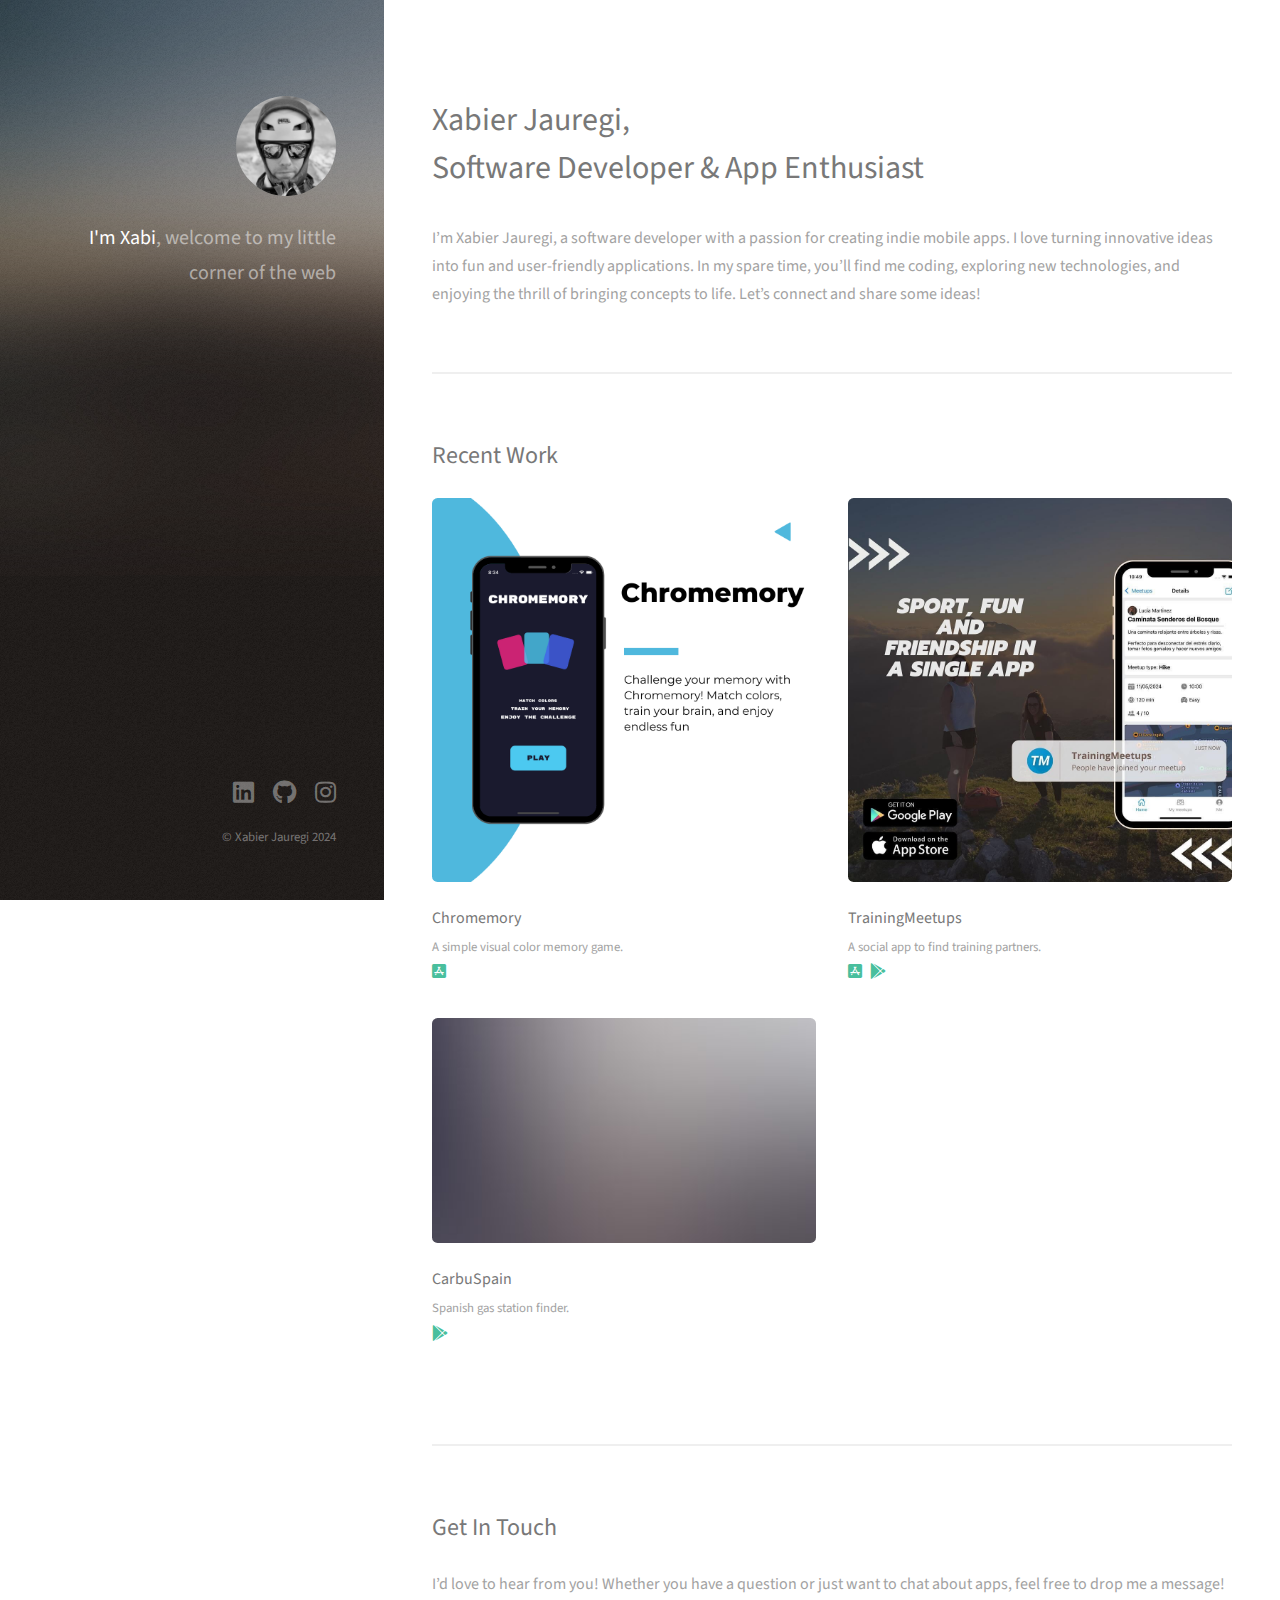
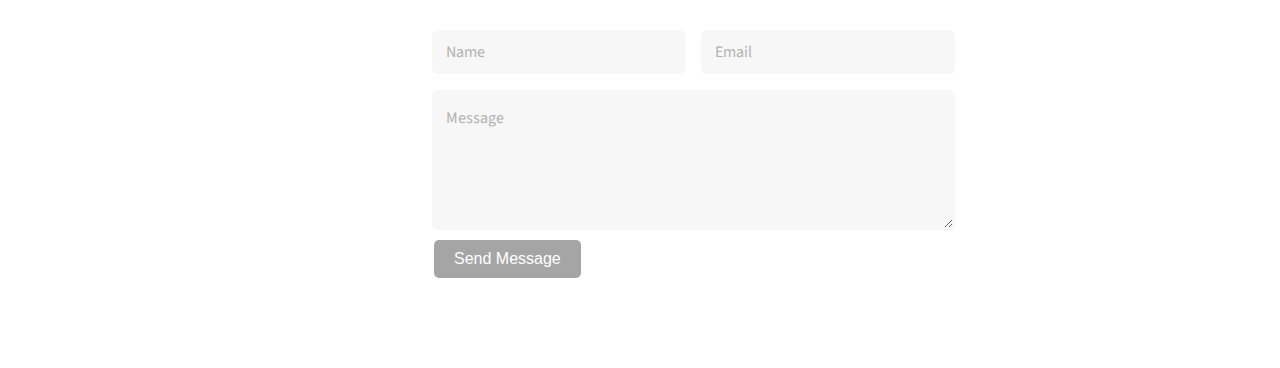
==== commit 011696a0: "create project thumb" ====
--- a/index.html
+++ b/index.html
@@ -31,7 +31,7 @@
 						<h2>Recent Work</h2>
 						<div class="row">
 							<article class="col-6 col-12-xsmall work-item">
-								<img class="image fit thumb" src="images/thumbs/01.jpg" alt="Chromemory" />
+								<img class="image fit thumb" src="images/thumbs/01.png" alt="Chromemory" />
 								<h3>Chromemory</h3>
 								<p>A simple visual color memory game.</p>
 								<a href="https://apps.apple.com/us/app/chromemory-game/id6736747883" target="_blank" class="icon brands fa-app-store-ios" style="margin-right: 5px;" ><span></span></a>
@@ -57,7 +57,7 @@
 						<p>I’d love to hear from you! Whether you have a question or just want to chat about apps, feel free to drop me a message!</p>
 						<div class="row">
 							<div class="col-8 col-12-small">
-								<form action="https://formsubmit.co/x.jauregi96@gmail.com" method="POST" target="_blank">
+								<form action="https://formsubmit.co/ef9fe64d6799635df50fd22300cd9ba4" method="POST" target="_blank">
 									<div class="row gtr-uniform gtr-50">
 										<div class="col-6 col-12-xsmall"><input type="text" name="name" id="name" placeholder="Name" /></div>
 										<div class="col-6 col-12-xsmall"><input type="email" name="email" id="email" placeholder="Email" /></div>
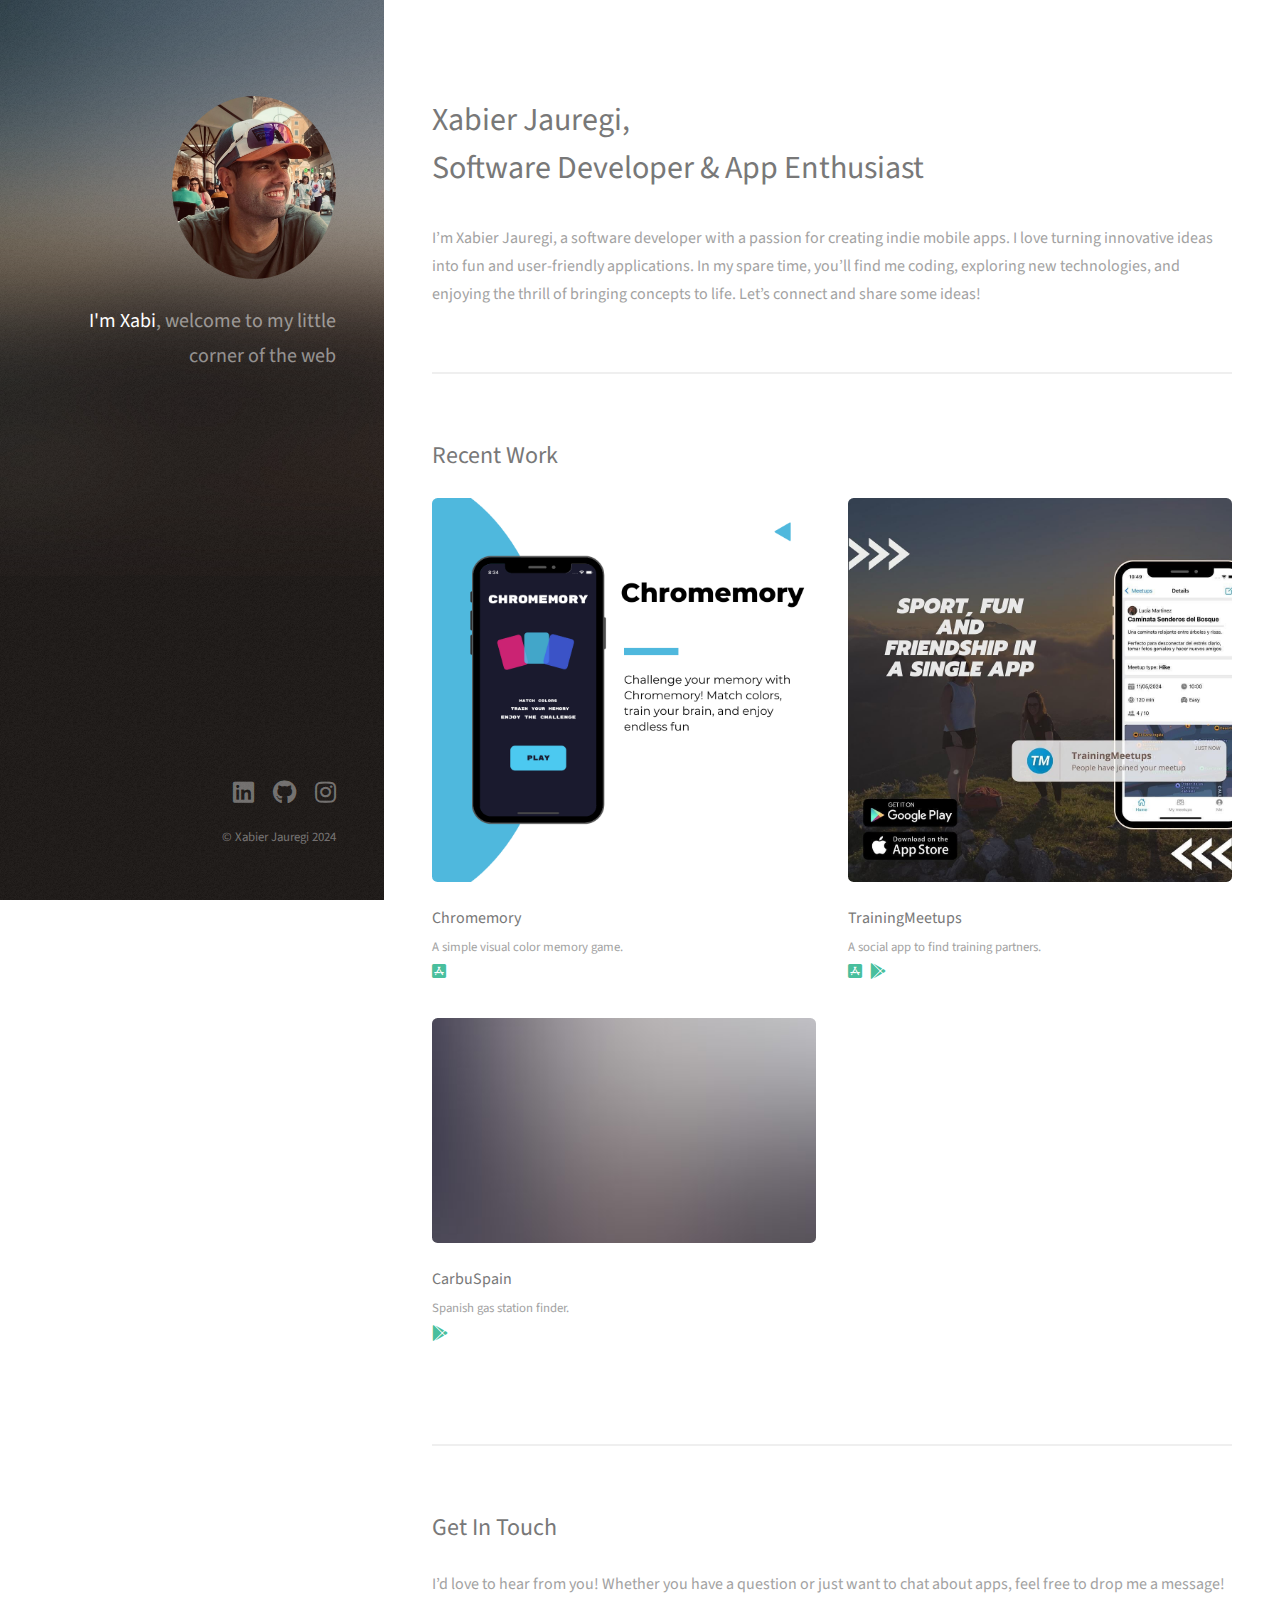
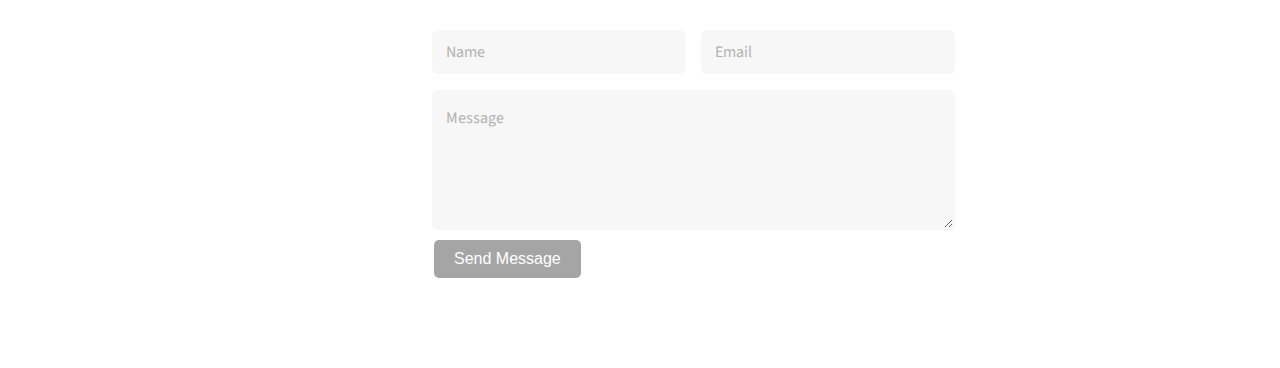
==== commit 215efadf: "update avatar" ====
--- a/index.html
+++ b/index.html
@@ -12,7 +12,7 @@
 
 			<header id="header">
 				<div class="inner">
-					<a href="#" class="image avatar"><img src="images/avatar.jpg" alt="" /></a>
+					<a href="#" class="image avatar"><img src="images/avatar.jpeg" alt="" /></a>
 					<h1><strong>I'm Xabi</strong>, welcome to my little <br />
 						corner of the web
 				</div>
--- a/assets/css/main.css
+++ b/assets/css/main.css
@@ -2521,7 +2521,7 @@
 
 		#header .image.avatar {
 			margin: 0 0 1em 0;
-			width: 6.25em;
+			width: 10.25em;
 		}
 
 /* Footer */
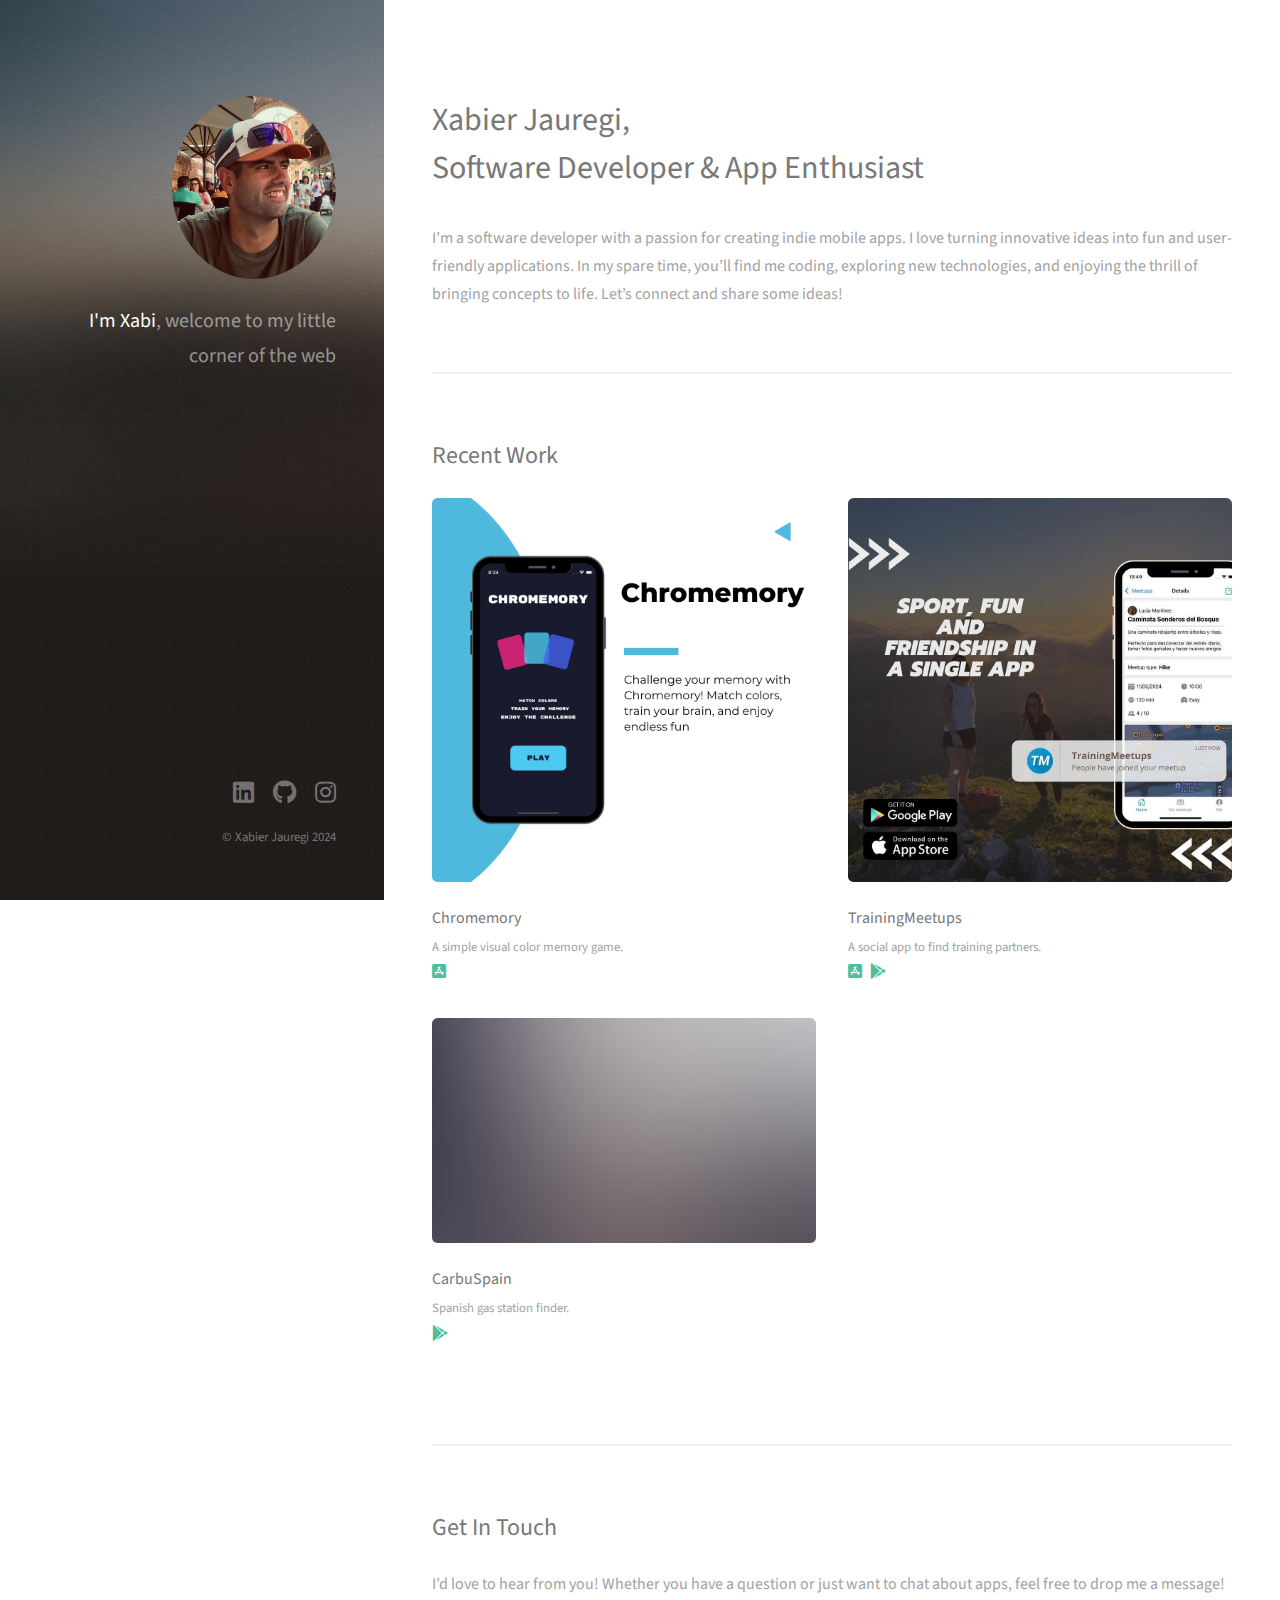
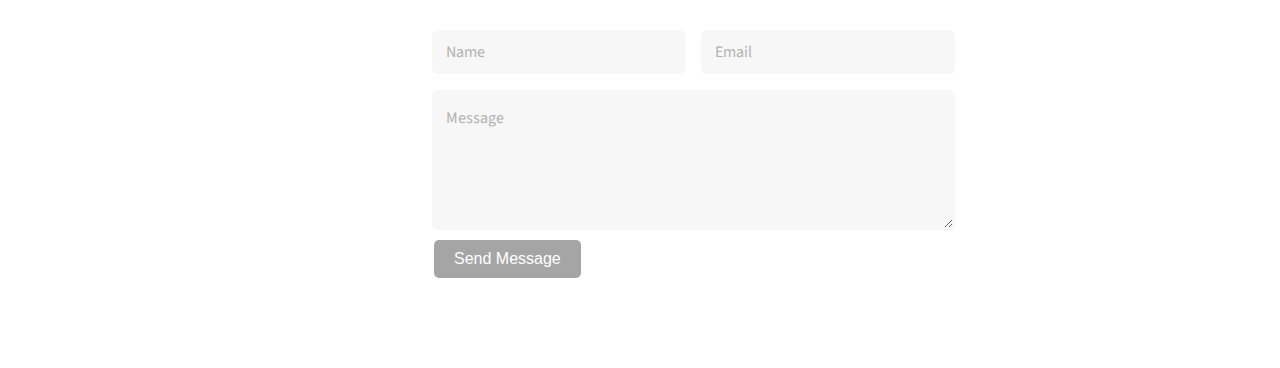
==== commit 7b821ece: "minor" ====
--- a/index.html
+++ b/index.html
@@ -24,7 +24,7 @@
 						<header class="major">
 							<h2>Xabier Jauregi, <br/> Software Developer & App Enthusiast</h2>
 						</header>
-						<p>I’m Xabier Jauregi, a software developer with a passion for creating indie mobile apps. I love turning innovative ideas into fun and user-friendly applications. In my spare time, you’ll find me coding, exploring new technologies, and enjoying the thrill of bringing concepts to life. Let’s connect and share some ideas!</p>
+						<p>I’m a software developer with a passion for creating indie mobile apps. I love turning innovative ideas into fun and user-friendly applications. In my spare time, you’ll find me coding, exploring new technologies, and enjoying the thrill of bringing concepts to life. Let’s connect and share some ideas!</p>
 					</section>
 
 					<section id="two">
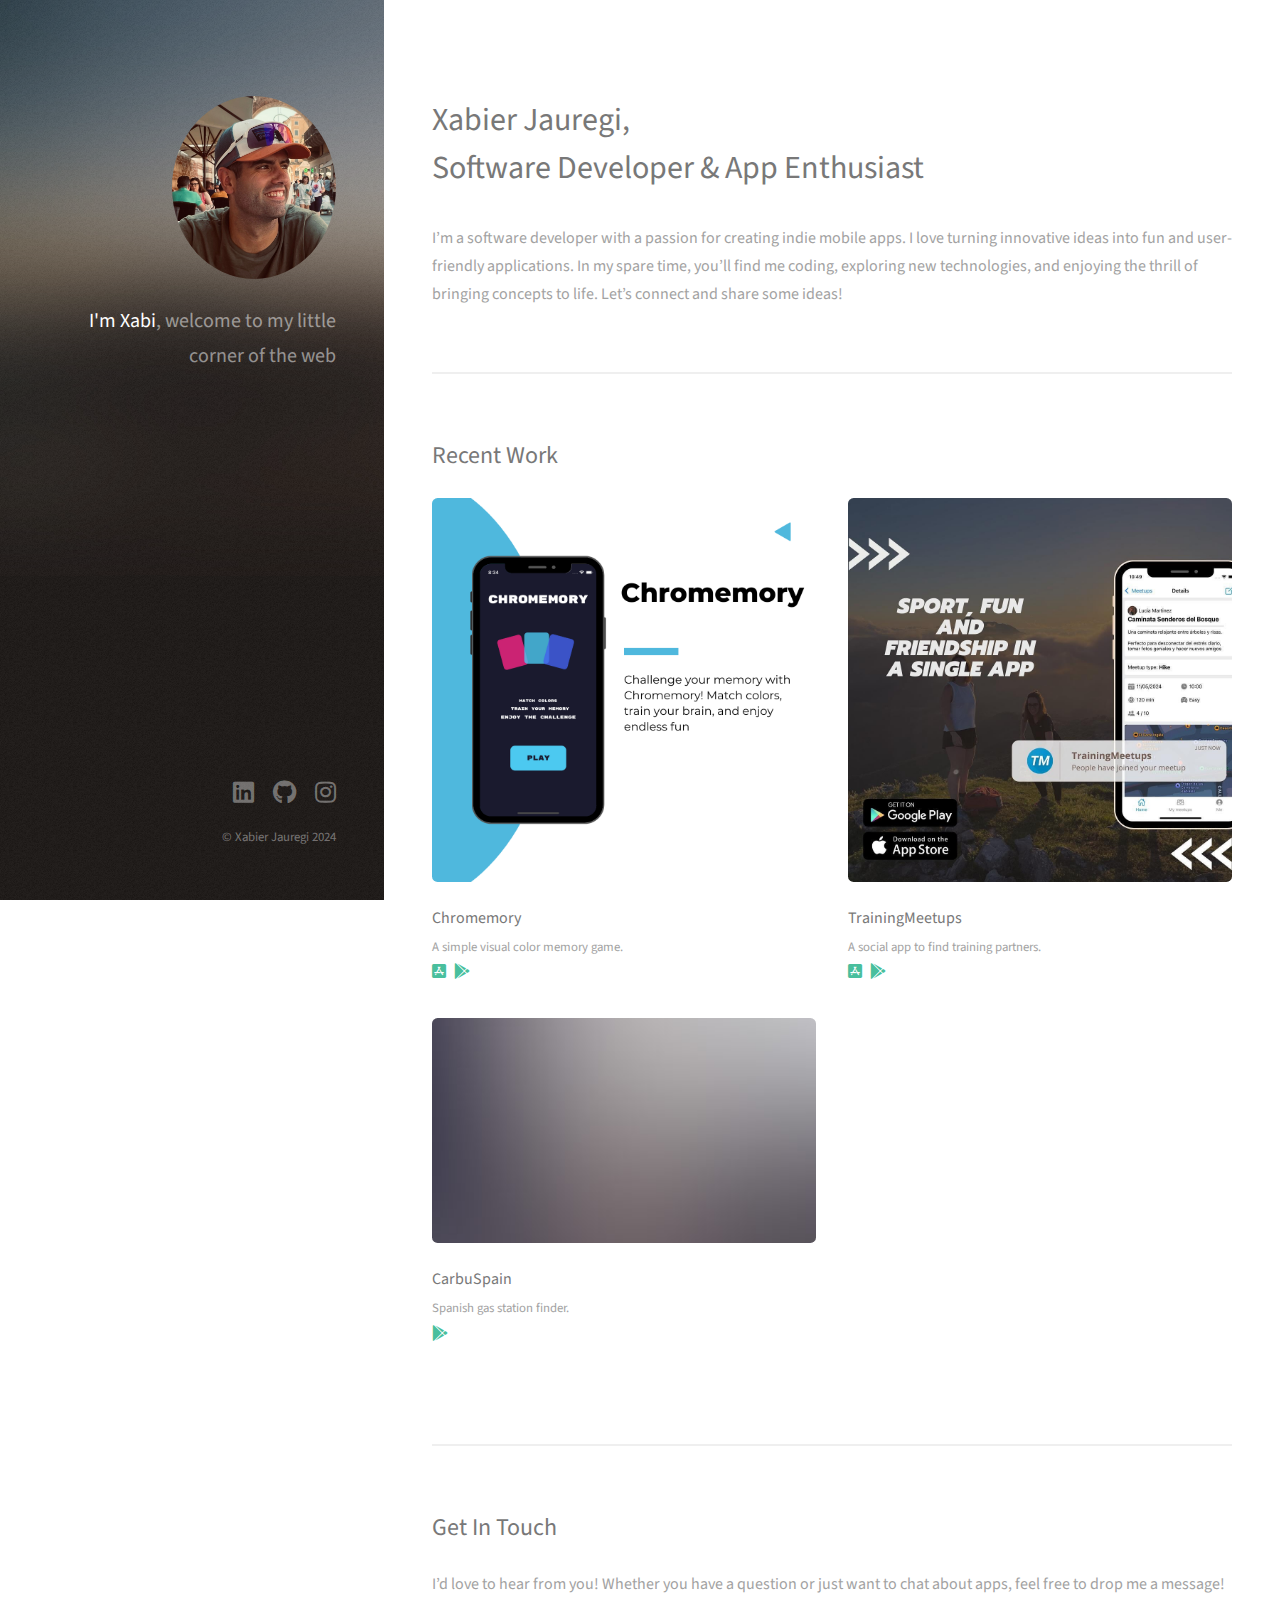
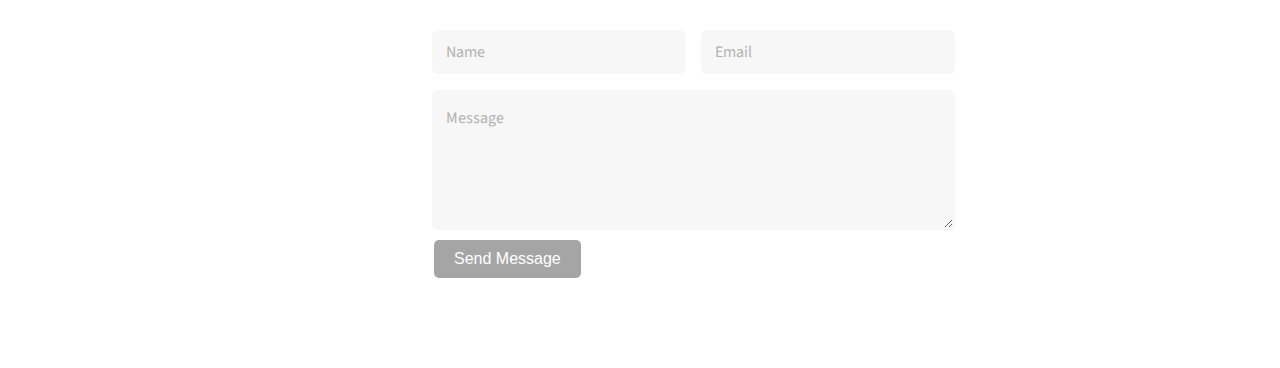
==== commit a7dc7fdf: "add link to play store" ====
--- a/index.html
+++ b/index.html
@@ -35,6 +35,7 @@
 								<h3>Chromemory</h3>
 								<p>A simple visual color memory game.</p>
 								<a href="https://apps.apple.com/us/app/chromemory-game/id6736747883" target="_blank" class="icon brands fa-app-store-ios" style="margin-right: 5px;" ><span></span></a>
+								<a href="https://play.google.com/store/apps/details?id=com.xabierjauregi.chromemory" target="_blank" class="icon brands fa-google-play" style="margin-right: 5px;" ><span></span></a>
 							</article>
 							<article class="col-6 col-12-xsmall work-item">
 								<img class="image fit thumb" src="images/thumbs/02.jpg" alt="TrainingMeetups" />
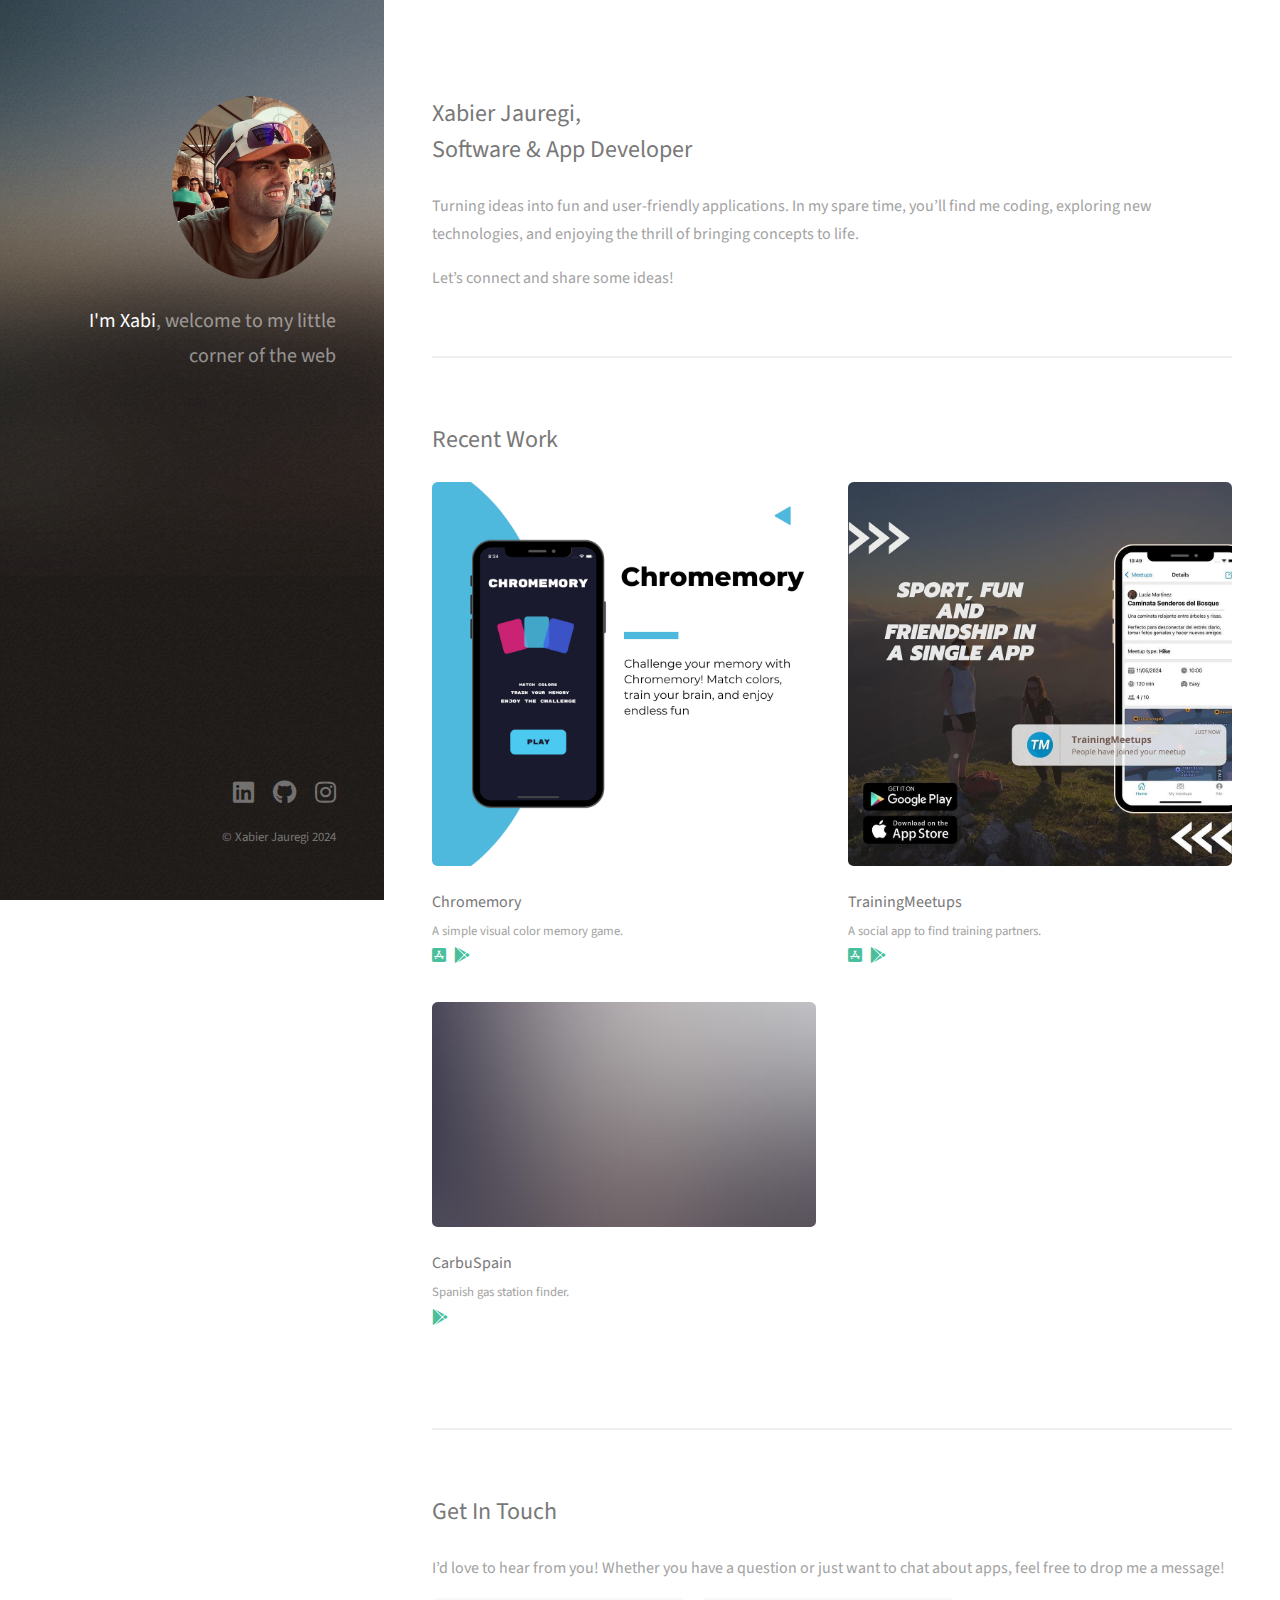
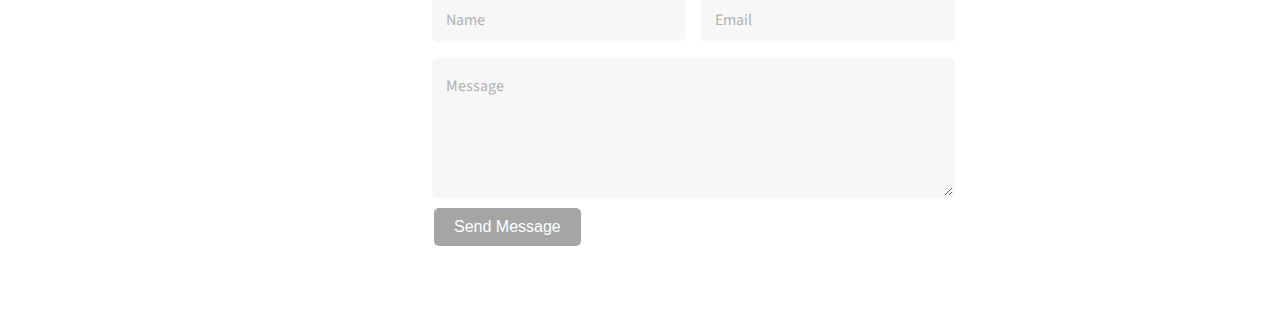
==== commit f68e6bdf: "update personal portfolio" ====
--- a/index.html
+++ b/index.html
@@ -22,9 +22,13 @@
 
 					<section id="one">
 						<header class="major">
-							<h2>Xabier Jauregi, <br/> Software Developer & App Enthusiast</h2>
+							<h2>Xabier Jauregi, <br/> Software & App Developer </h2>
 						</header>
-						<p>I’m a software developer with a passion for creating indie mobile apps. I love turning innovative ideas into fun and user-friendly applications. In my spare time, you’ll find me coding, exploring new technologies, and enjoying the thrill of bringing concepts to life. Let’s connect and share some ideas!</p>
+						<p class="" >
+							Turning ideas into fun and user-friendly applications. 
+							In my spare time, you’ll find me coding, exploring new technologies, and enjoying the thrill of bringing concepts to life.
+						</p>
+						<p>Let’s connect and share some ideas!</p>
 					</section>
 
 					<section id="two">
@@ -55,7 +59,7 @@
 
 					<section id="three">
 						<h2>Get In Touch</h2>
-						<p>I’d love to hear from you! Whether you have a question or just want to chat about apps, feel free to drop me a message!</p>
+						<p class="" >I’d love to hear from you! Whether you have a question or just want to chat about apps, feel free to drop me a message!</p>
 						<div class="row">
 							<div class="col-8 col-12-small">
 								<form action="https://formsubmit.co/ef9fe64d6799635df50fd22300cd9ba4" method="POST" target="_blank">
--- a/assets/css/main.css
+++ b/assets/css/main.css
@@ -131,7 +131,7 @@
 	}
 
 	p {
-		margin: 0 0 2em 0;
+		margin: 0 0 1em 0;
 	}
 
 	h1, h2, h3, h4, h5, h6 {
@@ -1758,41 +1758,6 @@
 
 		}
 
-/* Section/Article */
-
-	section.special, article.special {
-		text-align: center;
-	}
-
-	header p {
-		color: #b2b2b2;
-		position: relative;
-		margin: 0 0 1.5em 0;
-	}
-
-	header h2 + p {
-		font-size: 1.25em;
-		margin-top: -1em;
-		line-height: 1.5em;
-	}
-
-	header h3 + p {
-		font-size: 1.1em;
-		margin-top: -0.8em;
-		line-height: 1.5em;
-	}
-
-	header h4 + p,
-	header h5 + p,
-	header h6 + p {
-		font-size: 0.9em;
-		margin-top: -0.6em;
-		line-height: 1.5em;
-	}
-
-	header.major h2 {
-		font-size: 2em;
-	}
 
 /* Form */
 
@@ -2044,22 +2009,6 @@
 		position: relative;
 	}
 
-		.image:before {
-			-moz-transition: opacity 0.2s ease-in-out;
-			-webkit-transition: opacity 0.2s ease-in-out;
-			-ms-transition: opacity 0.2s ease-in-out;
-			transition: opacity 0.2s ease-in-out;
-			background: url("images/overlay.png");
-			border-radius: 0.35em;
-			content: '';
-			display: block;
-			height: 100%;
-			left: 0;
-			opacity: 0.5;
-			position: absolute;
-			top: 0;
-			width: 100%;
-		}
 
 		.image.thumb {
 			text-align: center;
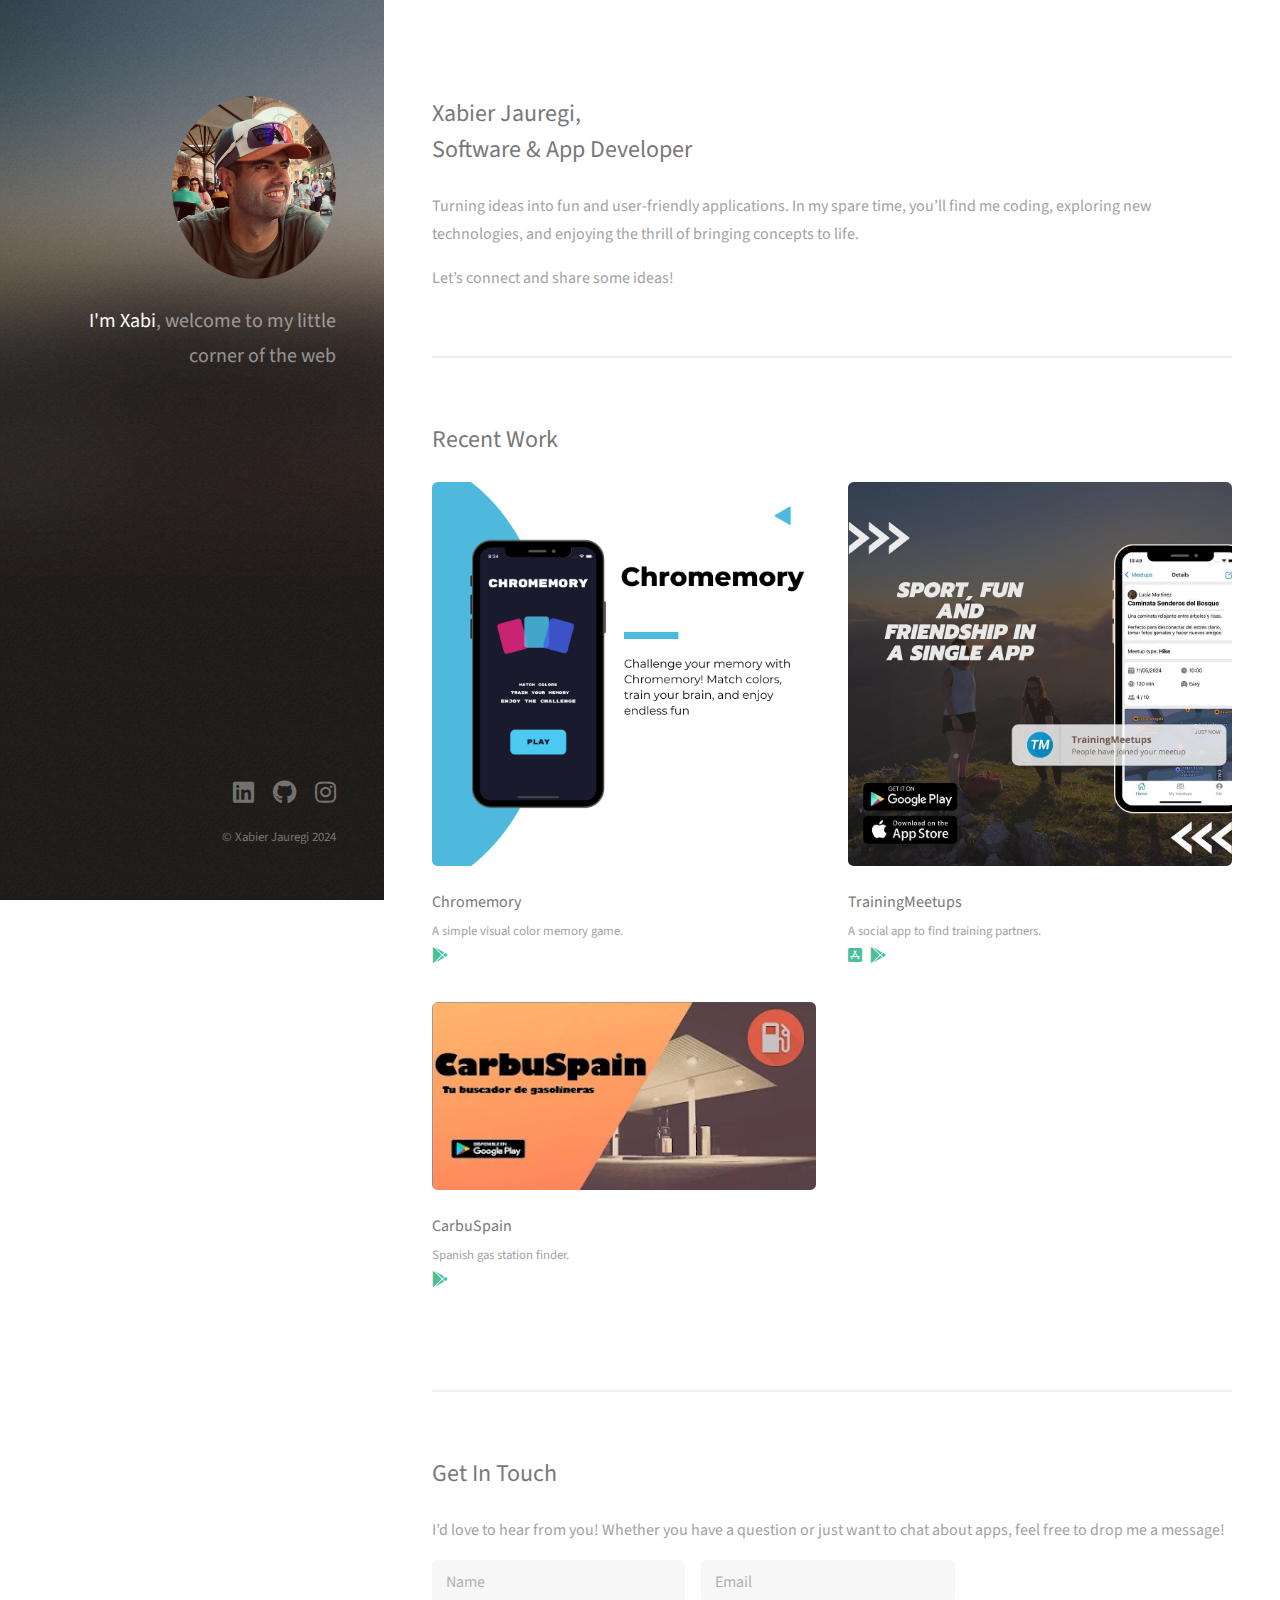
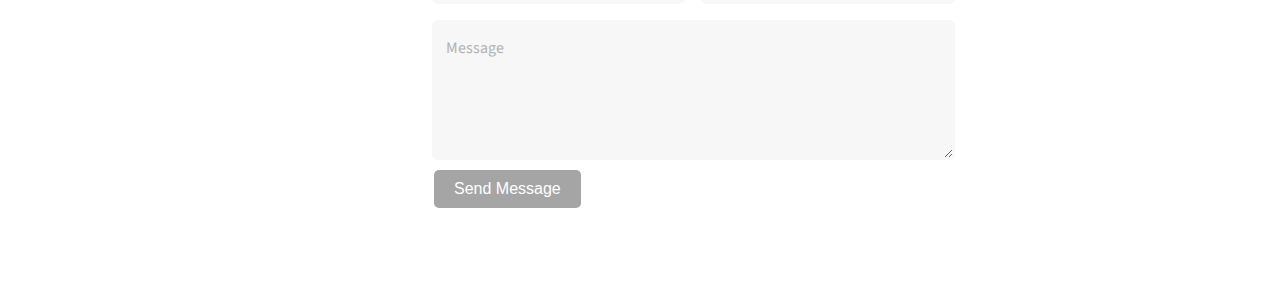
==== commit 3d0015c9: "remove ios link" ====
--- a/index.html
+++ b/index.html
@@ -38,7 +38,6 @@
 								<img class="image fit thumb" src="images/thumbs/01.png" alt="Chromemory" />
 								<h3>Chromemory</h3>
 								<p>A simple visual color memory game.</p>
-								<a href="https://apps.apple.com/us/app/chromemory-game/id6736747883" target="_blank" class="icon brands fa-app-store-ios" style="margin-right: 5px;" ><span></span></a>
 								<a href="https://play.google.com/store/apps/details?id=com.xabierjauregi.chromemory" target="_blank" class="icon brands fa-google-play" style="margin-right: 5px;" ><span></span></a>
 							</article>
 							<article class="col-6 col-12-xsmall work-item">
@@ -100,4 +99,4 @@
 			<script src="assets/js/main.js"></script>
 
 	</body>
-</html>+</html>
